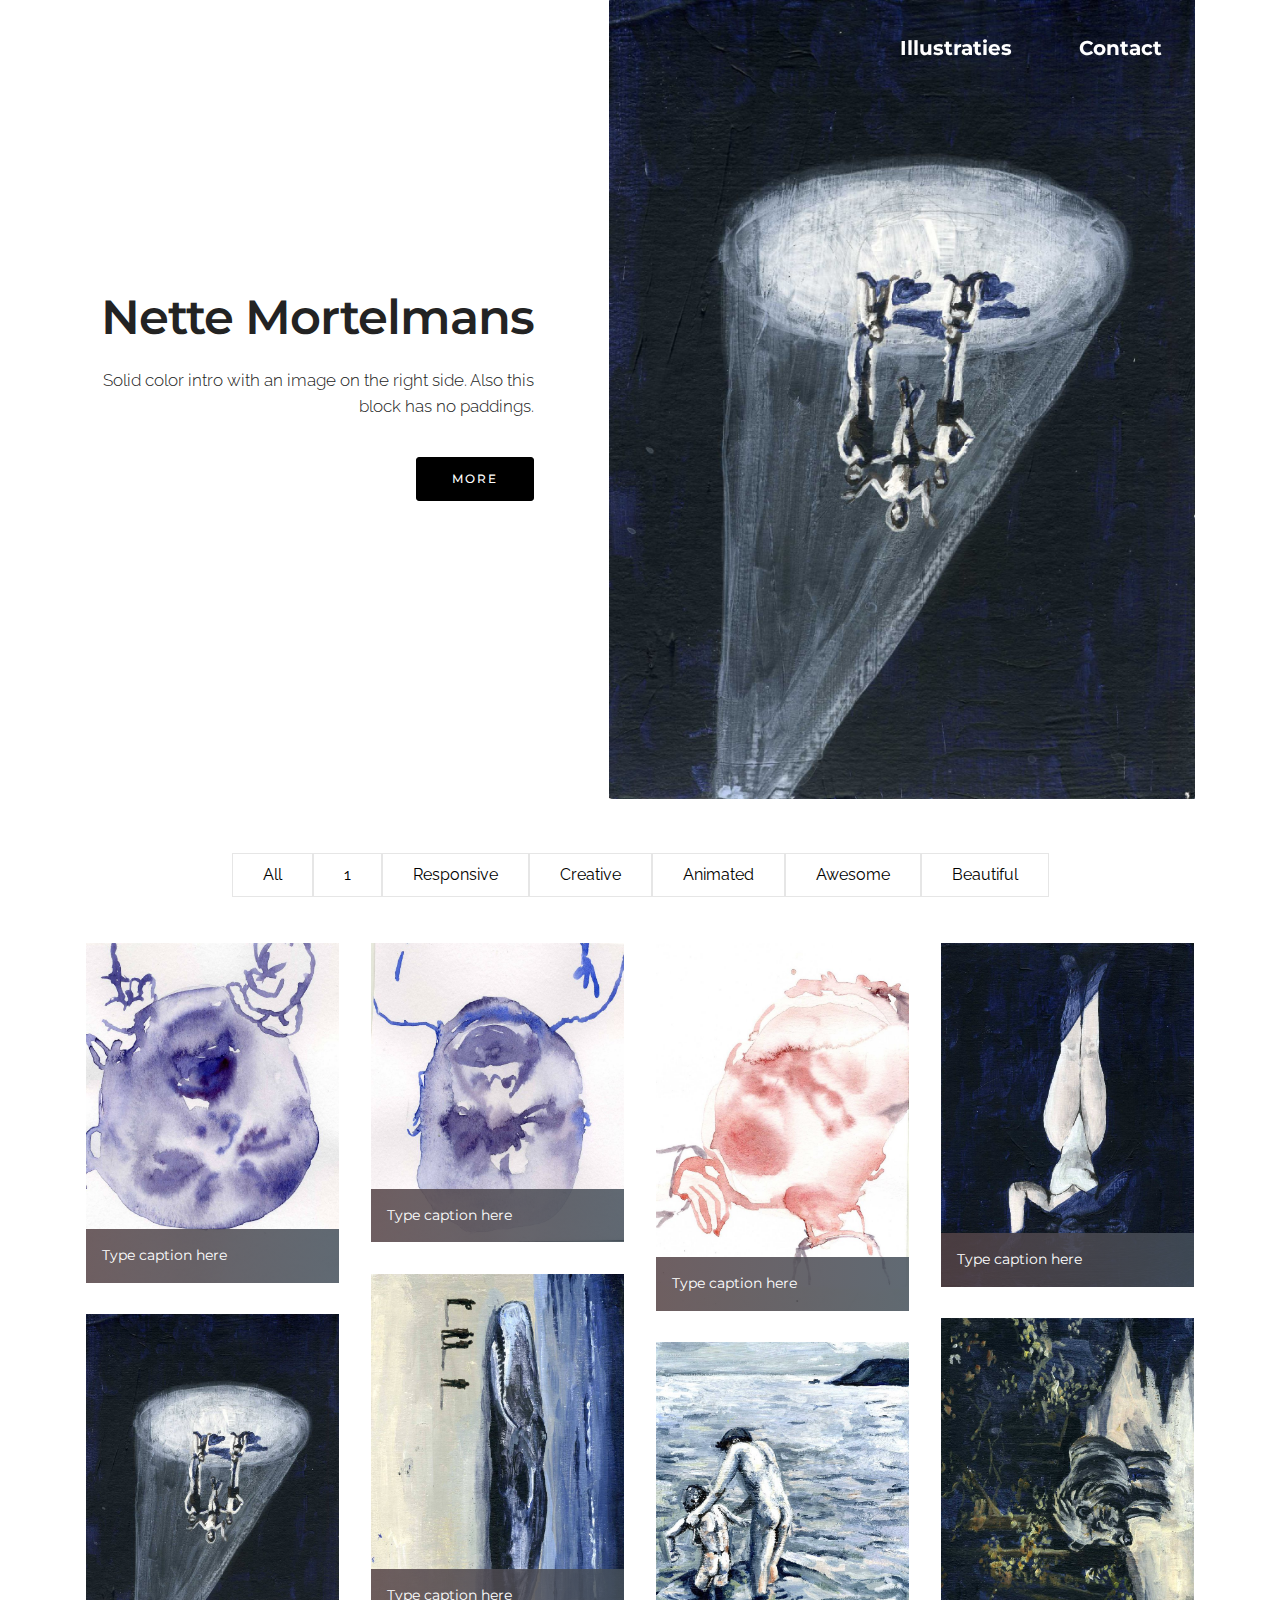
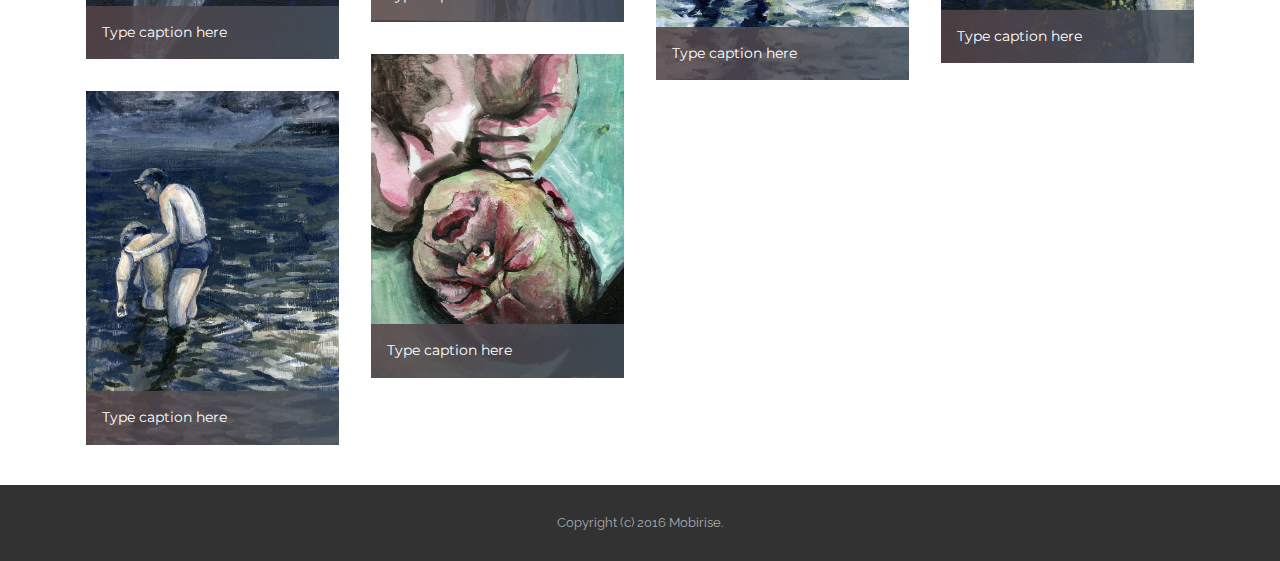
==== index.html @ b4358781 "9/12 11:57" ====
<!DOCTYPE html>
<html>
<head>
  <!-- Site made with Mobirise Website Builder v3.10.1, https://mobirise.com -->
  <meta charset="UTF-8">
  <meta http-equiv="X-UA-Compatible" content="IE=edge">
  <meta name="generator" content="Mobirise v3.10.1, mobirise.com">
  <meta name="viewport" content="width=device-width, initial-scale=1">
  <link rel="shortcut icon" href="assets/images/logo.png" type="image/x-icon">
  <meta name="description" content="">
  
  <link rel="stylesheet" href="https://fonts.googleapis.com/css?family=Lora:400,700,400italic,700italic&amp;subset=latin">
  <link rel="stylesheet" href="https://fonts.googleapis.com/css?family=Montserrat:400,700">
  <link rel="stylesheet" href="https://fonts.googleapis.com/css?family=Raleway:100,100i,200,200i,300,300i,400,400i,500,500i,600,600i,700,700i,800,800i,900,900i">
  <link rel="stylesheet" href="assets/bootstrap-material-design-font/css/material.css">
  <link rel="stylesheet" href="assets/et-line-font-plugin/style.css">
  <link rel="stylesheet" href="assets/tether/tether.min.css">
  <link rel="stylesheet" href="assets/bootstrap/css/bootstrap.min.css">
  <link rel="stylesheet" href="assets/dropdown/css/style.css">
  <link rel="stylesheet" href="assets/theme/css/style.css">
  <link rel="stylesheet" href="assets/mobirise-gallery/style.css">
  <link rel="stylesheet" href="assets/mobirise/css/mbr-additional.css" type="text/css">
  
  
  
</head>
<body>
<section id="menu-7">

    <nav class="navbar navbar-dropdown bg-color transparent navbar-fixed-top">
        <div class="container">

            <div class="mbr-table">
                
                <div class="mbr-table-cell">

                    <button class="navbar-toggler pull-xs-right hidden-md-up" type="button" data-toggle="collapse" data-target="#exCollapsingNavbar">
                        <div class="hamburger-icon"></div>
                    </button>

                    <ul class="nav-dropdown collapse pull-xs-right nav navbar-nav navbar-toggleable-sm" id="exCollapsingNavbar"><li class="nav-item dropdown"><a class="nav-link link" href="https://mobirise.com/">Illustraties</a></li><li class="nav-item"><a class="nav-link link" href="https://mobirise.com/">Contact</a></li></ul>
                    <button hidden="" class="navbar-toggler navbar-close" type="button" data-toggle="collapse" data-target="#exCollapsingNavbar">
                        <div class="close-icon"></div>
                    </button>

                </div>
            </div>

        </div>
    </nav>

</section>

<section class="engine"><a rel="external" href="https://mobirise.com">easy mobile web site maker software</a></section><section class="mbr-section mbr-after-navbar" id="msg-box5-4" style="background-color: rgb(255, 255, 255); padding-top: 0px; padding-bottom: 0px;">

    
    <div class="container">
        <div class="row">
            <div class="mbr-table-md-up">

              

              <div class="mbr-table-cell col-md-5 text-xs-center text-md-right content-size">
                  <h3 class="mbr-section-title display-2">Nette Mortelmans</h3>
                  <div class="lead">

                    <p>Solid color intro with an image on the right side. Also this block has no paddings.</p>

                  </div>

                  <div><a class="btn btn-primary" href="https://mobirise.com">MORE</a></div>
              </div>


              


              <div class="mbr-table-cell mbr-left-padding-md-up mbr-valign-top col-md-7 image-size" style="width: 58%;">
                  <div class="mbr-figure"><img src="assets/images/img040-1400x1909-92.jpg"></div>
              </div>

            </div>
        </div>
    </div>

</section>

<section class="mbr-gallery mbr-section mbr-section-nopadding mbr-slider-carousel" id="gallery3-f" data-filter="true" style="background-color: rgb(255, 255, 255); padding-top: 1.5rem; padding-bottom: 1.5rem;">
    <!-- Filter -->
    <div class="mbr-gallery-filter container gallery-filter-active gallery-filter__bg">
        <ul>
            <li class="mbr-gallery-filter-all active">All</li>
        </ul>
    </div>

    <!-- Gallery -->
    <div class="mbr-gallery-row container">
        <div class=" mbr-gallery-layout-default">
            <div>
                <div>
                    <div class="mbr-gallery-item mbr-gallery-item__mobirise3 mbr-gallery-item--p1" data-tags="1" data-video-url="false">
                        <div href="#lb-gallery3-f" data-slide-to="0" data-toggle="modal">
                            
                            

                            <img alt="" src="assets/images/img034-2000x2685-26-2000x2685-33.jpg">
                            
                            <span class="icon-focus"></span>
                            <span class="mbr-gallery-title">Type caption here</span>
                        </div>
                    </div><div class="mbr-gallery-item mbr-gallery-item__mobirise3 mbr-gallery-item--p1" data-tags="Responsive" data-video-url="false">
                        <div href="#lb-gallery3-f" data-slide-to="1" data-toggle="modal">
                            
                            

                            <img alt="" src="assets/images/img035-2000x2366-3-2000x2366-2.jpg">
                            
                            <span class="icon-focus"></span>
                            <span class="mbr-gallery-title">Type caption here</span>
                        </div>
                    </div><div class="mbr-gallery-item mbr-gallery-item__mobirise3 mbr-gallery-item--p1" data-tags="Creative" data-video-url="false">
                        <div href="#lb-gallery3-f" data-slide-to="2" data-toggle="modal">
                            
                            

                            <img alt="" src="assets/images/img036-2000x2904-21-2000x2904-39.jpg">
                            
                            <span class="icon-focus"></span>
                            <span class="mbr-gallery-title">Type caption here</span>
                        </div>
                    </div><div class="mbr-gallery-item mbr-gallery-item__mobirise3 mbr-gallery-item--p1" data-tags="Animated" data-video-url="false">
                        <div href="#lb-gallery3-f" data-slide-to="3" data-toggle="modal">
                            
                            

                            <img alt="" src="assets/images/img038-2000x2715-86-2000x2715-81.jpg">
                            
                            <span class="icon-focus"></span>
                            <span class="mbr-gallery-title">Type caption here</span>
                        </div>
                    </div><div class="mbr-gallery-item mbr-gallery-item__mobirise3 mbr-gallery-item--p1" data-tags="Awesome" data-video-url="false">
                        <div href="#lb-gallery3-f" data-slide-to="4" data-toggle="modal">
                            
                            

                            <img alt="" src="assets/images/img039-2000x2753-86-2000x2753-41.jpg">
                            
                            <span class="icon-focus"></span>
                            <span class="mbr-gallery-title">Type caption here</span>
                        </div>
                    </div><div class="mbr-gallery-item mbr-gallery-item__mobirise3 mbr-gallery-item--p1" data-tags="Beautiful" data-video-url="false">
                        <div href="#lb-gallery3-f" data-slide-to="5" data-toggle="modal">
                            
                            

                            <img alt="" src="assets/images/img040-2000x2727-70-2000x2727-88.jpg">
                            
                            <span class="icon-focus"></span>
                            <span class="mbr-gallery-title">Type caption here</span>
                        </div>
                    </div><div class="mbr-gallery-item mbr-gallery-item__mobirise3 mbr-gallery-item--p1" data-tags="Responsive" data-video-url="false">
                        <div href="#lb-gallery3-f" data-slide-to="6" data-toggle="modal">
                            
                            

                            <img alt="" src="assets/images/img041-2000x2727-3-2000x2727-1.jpg">
                            
                            <span class="icon-focus"></span>
                            <span class="mbr-gallery-title">Type caption here</span>
                        </div>
                    </div><div class="mbr-gallery-item mbr-gallery-item__mobirise3 mbr-gallery-item--p1" data-tags="Animated" data-video-url="false">
                        <div href="#lb-gallery3-f" data-slide-to="7" data-toggle="modal">
                            
                            

                            <img alt="" src="assets/images/img042-2000x2673-71-2000x2673-12.jpg">
                            
                            <span class="icon-focus"></span>
                            <span class="mbr-gallery-title">Type caption here</span>
                        </div>
                    </div><div class="mbr-gallery-item mbr-gallery-item__mobirise3 mbr-gallery-item--p1" data-tags="Creative" data-video-url="false">
                        <div href="#lb-gallery3-f" data-slide-to="8" data-toggle="modal">
                            
                            

                            <img alt="" src="assets/images/img037-2000x2555-53-2000x2555-8.jpg">
                            
                            <span class="icon-focus"></span>
                            <span class="mbr-gallery-title">Type caption here</span>
                        </div>
                    </div><div class="mbr-gallery-item mbr-gallery-item__mobirise3 mbr-gallery-item--p1" data-tags="1" data-video-url="false">
                        <div href="#lb-gallery3-f" data-slide-to="9" data-toggle="modal">
                            
                            

                            <img alt="" src="assets/images/img043-2000x2793-22-2000x2793-30.jpg">
                            
                            <span class="icon-focus"></span>
                            <span class="mbr-gallery-title">Type caption here</span>
                        </div>
                    </div>
                </div>
            </div>
            <div class="clearfix"></div>
        </div>
    </div>

    <!-- Lightbox -->
    <div data-app-prevent-settings="" class="mbr-slider modal fade carousel slide" tabindex="-1" data-keyboard="true" data-interval="false" id="lb-gallery3-f">
        <div class="modal-dialog">
            <div class="modal-content">
                <div class="modal-body">
                    <ol class="carousel-indicators">
                        <li data-app-prevent-settings="" data-target="#lb-gallery3-f" class=" active" data-slide-to="0"></li><li data-app-prevent-settings="" data-target="#lb-gallery3-f" data-slide-to="1"></li><li data-app-prevent-settings="" data-target="#lb-gallery3-f" data-slide-to="2"></li><li data-app-prevent-settings="" data-target="#lb-gallery3-f" data-slide-to="3"></li><li data-app-prevent-settings="" data-target="#lb-gallery3-f" data-slide-to="4"></li><li data-app-prevent-settings="" data-target="#lb-gallery3-f" data-slide-to="5"></li><li data-app-prevent-settings="" data-target="#lb-gallery3-f" data-slide-to="6"></li><li data-app-prevent-settings="" data-target="#lb-gallery3-f" data-slide-to="7"></li><li data-app-prevent-settings="" data-target="#lb-gallery3-f" data-slide-to="8"></li><li data-app-prevent-settings="" data-target="#lb-gallery3-f" data-slide-to="9"></li>
                    </ol>
                    <div class="carousel-inner">
                        <div class="carousel-item active">
                            <img alt="" src="assets/images/img034-2000x2685-26.jpg">
                        </div><div class="carousel-item">
                            <img alt="" src="assets/images/img035-2000x2366-3.jpg">
                        </div><div class="carousel-item">
                            <img alt="" src="assets/images/img036-2000x2904-21.jpg">
                        </div><div class="carousel-item">
                            <img alt="" src="assets/images/img038-2000x2715-86.jpg">
                        </div><div class="carousel-item">
                            <img alt="" src="assets/images/img039-2000x2753-86.jpg">
                        </div><div class="carousel-item">
                            <img alt="" src="assets/images/img040-2000x2727-70.jpg">
                        </div><div class="carousel-item">
                            <img alt="" src="assets/images/img041-2000x2727-3.jpg">
                        </div><div class="carousel-item">
                            <img alt="" src="assets/images/img042-2000x2673-71.jpg">
                        </div><div class="carousel-item">
                            <img alt="" src="assets/images/img037-2000x2555-53.jpg">
                        </div><div class="carousel-item">
                            <img alt="" src="assets/images/img043-2000x2793-22.jpg">
                        </div>
                    </div>
                    <a class="left carousel-control" role="button" data-slide="prev" href="#lb-gallery3-f">
                        <span class="icon-prev" aria-hidden="true"></span>
                        <span class="sr-only">Previous</span>
                    </a>
                    <a class="right carousel-control" role="button" data-slide="next" href="#lb-gallery3-f">
                        <span class="icon-next" aria-hidden="true"></span>
                        <span class="sr-only">Next</span>
                    </a>

                    <a class="close" href="#" role="button" data-dismiss="modal">
                        <span aria-hidden="true">×</span>
                        <span class="sr-only">Close</span>
                    </a>
                </div>
            </div>
        </div>
    </div>
</section>

<footer class="mbr-small-footer mbr-section mbr-section-nopadding" id="footer1-2" style="background-color: rgb(50, 50, 50); padding-top: 1.75rem; padding-bottom: 1.75rem;">
    
    <div class="container">
        <p class="text-xs-center">Copyright (c) 2016 Mobirise.</p>
    </div>
</footer>


  <script src="assets/web/assets/jquery/jquery.min.js"></script>
  <script src="assets/tether/tether.min.js"></script>
  <script src="assets/bootstrap/js/bootstrap.min.js"></script>
  <script src="assets/smooth-scroll/SmoothScroll.js"></script>
  <script src="assets/dropdown/js/script.min.js"></script>
  <script src="assets/touchSwipe/jquery.touchSwipe.min.js"></script>
  <script src="assets/masonry/masonry.pkgd.min.js"></script>
  <script src="assets/imagesloaded/imagesloaded.pkgd.min.js"></script>
  <script src="assets/bootstrap-carousel-swipe/bootstrap-carousel-swipe.js"></script>
  <script src="assets/theme/js/script.js"></script>
  <script src="assets/mobirise-gallery/player.min.js"></script>
  <script src="assets/mobirise-gallery/script.js"></script>
  
  
 <div id="scrollToTop" class="scrollToTop mbr-arrow-up"><a style="text-align: center;"><i class="mbr-arrow-up-icon"></i></a></div>
  </body>
</html>
---- assets/bootstrap-material-design-font/css/material.css ----
@font-face {
  font-family: 'Material-Design-Icons';
  src: url('../fonts/Material-Design-Icons.eot?3ocs8m');
  src: url('../fonts/Material-Design-Icons.eot?#iefix3ocs8m') format('embedded-opentype'), url('../fonts/Material-Design-Icons.woff?3ocs8m') format('woff'), url('../fonts/Material-Design-Icons.ttf?3ocs8m') format('truetype'), url('../fonts/Material-Design-Icons.svg?3ocs8m#Material-Design-Icons') format('svg');
  font-weight: normal;
  font-style: normal;
}
[class^="mdi-"],
[class*="mdi-"] {
  speak: none;
  display: inline-block;
  font-style: normal;
  font-variant:normal;
  font-weight:normal;
  /*font-size:24px;*/
  line-height:1;
  font-family:'Material-Design-Icons' !important;
  text-rendering: auto;
  
  -webkit-font-smoothing: antialiased;
  -moz-osx-font-smoothing: grayscale;
  -webkit-transform: translate(0, 0);
      -ms-transform: translate(0, 0);
          transform: translate(0, 0);
}
[class^="mdi-"]:before,
[class*="mdi-"]:before {
  display: inline-block;
  speak: none;
  text-decoration: inherit;
}
[class^="mdi-"].pull-left,
[class*="mdi-"].pull-left {
  margin-right: .3em;
}
[class^="mdi-"].pull-right,
[class*="mdi-"].pull-right {
  margin-left: .3em;
}
[class^="mdi-"].mdi-lg:before,
[class*="mdi-"].mdi-lg:before,
[class^="mdi-"].mdi-lg:after,
[class*="mdi-"].mdi-lg:after {
  font-size: 1.33333333em;
  line-height: 0.75em;
  vertical-align: -15%;
}
[class^="mdi-"].mdi-2x:before,
[class*="mdi-"].mdi-2x:before,
[class^="mdi-"].mdi-2x:after,
[class*="mdi-"].mdi-2x:after {
  font-size: 2em;
}
[class^="mdi-"].mdi-3x:before,
[class*="mdi-"].mdi-3x:before,
[class^="mdi-"].mdi-3x:after,
[class*="mdi-"].mdi-3x:after {
  font-size: 3em;
}
[class^="mdi-"].mdi-4x:before,
[class*="mdi-"].mdi-4x:before,
[class^="mdi-"].mdi-4x:after,
[class*="mdi-"].mdi-4x:after {
  font-size: 4em;
}
[class^="mdi-"].mdi-5x:before,
[class*="mdi-"].mdi-5x:before,
[class^="mdi-"].mdi-5x:after,
[class*="mdi-"].mdi-5x:after {
  font-size: 5em;
}
[class^="mdi-device-signal-cellular-"]:after,
[class^="mdi-device-battery-"]:after,
[class^="mdi-device-battery-charging-"]:after,
[class^="mdi-device-signal-cellular-connected-no-internet-"]:after,
[class^="mdi-device-signal-wifi-"]:after,
[class^="mdi-device-signal-wifi-statusbar-not-connected"]:after,
.mdi-device-network-wifi:after {
  opacity: .3;
  position: absolute;
  left: 0;
  top: 0;
  z-index: 1;
  display: inline-block;
  speak: none;
  text-decoration: inherit;
}
[class^="mdi-device-signal-cellular-"]:after {
  content: "\e758";
}
[class^="mdi-device-battery-"]:after {
  content: "\e735";
}
[class^="mdi-device-battery-charging-"]:after {
  content: "\e733";
}
[class^="mdi-device-signal-cellular-connected-no-internet-"]:after {
  content: "\e75d";
}
[class^="mdi-device-signal-wifi-"]:after,
.mdi-device-network-wifi:after {
  content: "\e765";
}
[class^="mdi-device-signal-wifi-statusbasr-not-connected"]:after {
  content: "\e8f7";
}
.mdi-device-signal-cellular-off:after,
.mdi-device-signal-cellular-null:after,
.mdi-device-signal-cellular-no-sim:after,
.mdi-device-signal-wifi-off:after,
.mdi-device-signal-wifi-4-bar:after,
.mdi-device-signal-cellular-4-bar:after,
.mdi-device-battery-alert:after,
.mdi-device-signal-cellular-connected-no-internet-4-bar:after,
.mdi-device-battery-std:after,
.mdi-device-battery-full .mdi-device-battery-unknown:after {
  content: "";
}
.mdi-fw {
  width: 1.28571429em;
  text-align: center;
}
.mdi-ul {
  padding-left: 0;
  margin-left: 2.14285714em;
  list-style-type: none;
}
.mdi-ul > li {
  position: relative;
}
.mdi-li {
  position: absolute;
  left: -2.14285714em;
  width: 2.14285714em;
  top: 0.14285714em;
  text-align: center;
}
.mdi-li.mdi-lg {
  left: -1.85714286em;
}
.mdi-border {
  padding: .2em .25em .15em;
  border: solid 0.08em #eeeeee;
  border-radius: .1em;
}
.mdi-spin {
  -webkit-animation: mdi-spin 2s infinite linear;
  animation: mdi-spin 2s infinite linear;
  -webkit-transform-origin: 50% 50%;
  -ms-transform-origin: 50% 50%;
      transform-origin: 50% 50%;
}
.mdi-pulse {
  -webkit-animation: mdi-spin 1s steps(8) infinite;
  animation: mdi-spin 1s steps(8) infinite;
  -webkit-transform-origin: 50% 50%;
  -ms-transform-origin: 50% 50%;
      transform-origin: 50% 50%;
}
@-webkit-keyframes mdi-spin {
  0% {
    -webkit-transform: rotate(0deg);
    transform: rotate(0deg);
  }
  100% {
    -webkit-transform: rotate(359deg);
    transform: rotate(359deg);
  }
}
@keyframes mdi-spin {
  0% {
    -webkit-transform: rotate(0deg);
    transform: rotate(0deg);
  }
  100% {
    -webkit-transform: rotate(359deg);
    transform: rotate(359deg);
  }
}
.mdi-rotate-90 {
  filter: progid:DXImageTransform.Microsoft.BasicImage(rotation=1);
  -webkit-transform: rotate(90deg);
  -ms-transform: rotate(90deg);
  transform: rotate(90deg);
}
.mdi-rotate-180 {
  filter: progid:DXImageTransform.Microsoft.BasicImage(rotation=2);
  -webkit-transform: rotate(180deg);
  -ms-transform: rotate(180deg);
  transform: rotate(180deg);
}
.mdi-rotate-270 {
  filter: progid:DXImageTransform.Microsoft.BasicImage(rotation=3);
  -webkit-transform: rotate(270deg);
  -ms-transform: rotate(270deg);
  transform: rotate(270deg);
}
.mdi-flip-horizontal {
  filter: progid:DXImageTransform.Microsoft.BasicImage(rotation=0, mirror=1);
  -webkit-transform: scale(-1, 1);
  -ms-transform: scale(-1, 1);
  transform: scale(-1, 1);
}
.mdi-flip-vertical {
  filter: progid:DXImageTransform.Microsoft.BasicImage(rotation=2, mirror=1);
  -webkit-transform: scale(1, -1);
  -ms-transform: scale(1, -1);
  transform: scale(1, -1);
}
:root .mdi-rotate-90,
:root .mdi-rotate-180,
:root .mdi-rotate-270,
:root .mdi-flip-horizontal,
:root .mdi-flip-vertical {
  -webkit-filter: none;
          filter: none;
}
.mdi-stack {
  position: relative;
  display: inline-block;
  width: 2em;
  height: 2em;
  line-height: 2em;
  vertical-align: middle;
}
.mdi-stack-1x,
.mdi-stack-2x {
  position: absolute;
  left: 0;
  width: 100%;
  text-align: center;
}
.mdi-stack-1x {
  line-height: inherit;
}
.mdi-stack-2x {
  font-size: 2em;
}
.mdi-inverse {
  color: #ffffff;
}
/* Start Icons */
.mdi-action-3d-rotation:before {
  content: "\e600";
}
.mdi-action-accessibility:before {
  content: "\e601";
}
.mdi-action-account-balance-wallet:before {
  content: "\e602";
}
.mdi-action-account-balance:before {
  content: "\e603";
}
.mdi-action-account-box:before {
  content: "\e604";
}
.mdi-action-account-child:before {
  content: "\e605";
}
.mdi-action-account-circle:before {
  content: "\e606";
}
.mdi-action-add-shopping-cart:before {
  content: "\e607";
}
.mdi-action-alarm-add:before {
  content: "\e608";
}
.mdi-action-alarm-off:before {
  content: "\e609";
}
.mdi-action-alarm-on:before {
  content: "\e60a";
}
.mdi-action-alarm:before {
  content: "\e60b";
}
.mdi-action-android:before {
  content: "\e60c";
}
.mdi-action-announcement:before {
  content: "\e60d";
}
.mdi-action-aspect-ratio:before {
  content: "\e60e";
}
.mdi-action-assessment:before {
  content: "\e60f";
}
.mdi-action-assignment-ind:before {
  content: "\e610";
}
.mdi-action-assignment-late:before {
  content: "\e611";
}
.mdi-action-assignment-return:before {
  content: "\e612";
}
.mdi-action-assignment-returned:before {
  content: "\e613";
}
.mdi-action-assignment-turned-in:before {
  content: "\e614";
}
.mdi-action-assignment:before {
  content: "\e615";
}
.mdi-action-autorenew:before {
  content: "\e616";
}
.mdi-action-backup:before {
  content: "\e617";
}
.mdi-action-book:before {
  content: "\e618";
}
.mdi-action-bookmark-outline:before {
  content: "\e619";
}
.mdi-action-bookmark:before {
  content: "\e61a";
}
.mdi-action-bug-report:before {
  content: "\e61b";
}
.mdi-action-cached:before {
  content: "\e61c";
}
.mdi-action-check-circle:before {
  content: "\e61d";
}
.mdi-action-class:before {
  content: "\e61e";
}
.mdi-action-credit-card:before {
  content: "\e61f";
}
.mdi-action-dashboard:before {
  content: "\e620";
}
.mdi-action-delete:before {
  content: "\e621";
}
.mdi-action-description:before {
  content: "\e622";
}
.mdi-action-dns:before {
  content: "\e623";
}
.mdi-action-done-all:before {
  content: "\e624";
}
.mdi-action-done:before {
  content: "\e625";
}
.mdi-action-event:before {
  content: "\e626";
}
.mdi-action-exit-to-app:before {
  content: "\e627";
}
.mdi-action-explore:before {
  content: "\e628";
}
.mdi-action-extension:before {
  content: "\e629";
}
.mdi-action-face-unlock:before {
  content: "\e62a";
}
.mdi-action-favorite-outline:before {
  content: "\e62b";
}
.mdi-action-favorite:before {
  content: "\e62c";
}
.mdi-action-find-in-page:before {
  content: "\e62d";
}
.mdi-action-find-replace:before {
  content: "\e62e";
}
.mdi-action-flip-to-back:before {
  content: "\e62f";
}
.mdi-action-flip-to-front:before {
  content: "\e630";
}
.mdi-action-get-app:before {
  content: "\e631";
}
.mdi-action-grade:before {
  content: "\e632";
}
.mdi-action-group-work:before {
  content: "\e633";
}
.mdi-action-help:before {
  content: "\e634";
}
.mdi-action-highlight-remove:before {
  content: "\e635";
}
.mdi-action-history:before {
  content: "\e636";
}
.mdi-action-home:before {
  content: "\e637";
}
.mdi-action-https:before {
  content: "\e638";
}
.mdi-action-info-outline:before {
  content: "\e639";
}
.mdi-action-info:before {
  content: "\e63a";
}
.mdi-action-input:before {
  content: "\e63b";
}
.mdi-action-invert-colors:before {
  content: "\e63c";
}
.mdi-action-label-outline:before {
  content: "\e63d";
}
.mdi-action-label:before {
  content: "\e63e";
}
.mdi-action-language:before {
  content: "\e63f";
}
.mdi-action-launch:before {
  content: "\e640";
}
.mdi-action-list:before {
  content: "\e641";
}
.mdi-action-lock-open:before {
  content: "\e642";
}
.mdi-action-lock-outline:before {
  content: "\e643";
}
.mdi-action-lock:before {
  content: "\e644";
}
.mdi-action-loyalty:before {
  content: "\e645";
}
.mdi-action-markunread-mailbox:before {
  content: "\e646";
}
.mdi-action-note-add:before {
  content: "\e647";
}
.mdi-action-open-in-browser:before {
  content: "\e648";
}
.mdi-action-open-in-new:before {
  content: "\e649";
}
.mdi-action-open-with:before {
  content: "\e64a";
}
.mdi-action-pageview:before {
  content: "\e64b";
}
.mdi-action-payment:before {
  content: "\e64c";
}
.mdi-action-perm-camera-mic:before {
  content: "\e64d";
}
.mdi-action-perm-contact-cal:before {
  content: "\e64e";
}
.mdi-action-perm-data-setting:before {
  content: "\e64f";
}
.mdi-action-perm-device-info:before {
  content: "\e650";
}
.mdi-action-perm-identity:before {
  content: "\e651";
}
.mdi-action-perm-media:before {
  content: "\e652";
}
.mdi-action-perm-phone-msg:before {
  content: "\e653";
}
.mdi-action-perm-scan-wifi:before {
  content: "\e654";
}
.mdi-action-picture-in-picture:before {
  content: "\e655";
}
.mdi-action-polymer:before {
  content: "\e656";
}
.mdi-action-print:before {
  content: "\e657";
}
.mdi-action-query-builder:before {
  content: "\e658";
}
.mdi-action-question-answer:before {
  content: "\e659";
}
.mdi-action-receipt:before {
  content: "\e65a";
}
.mdi-action-redeem:before {
  content: "\e65b";
}
.mdi-action-reorder:before {
  content: "\e65c";
}
.mdi-action-report-problem:before {
  content: "\e65d";
}
.mdi-action-restore:before {
  content: "\e65e";
}
.mdi-action-room:before {
  content: "\e65f";
}
.mdi-action-schedule:before {
  content: "\e660";
}
.mdi-action-search:before {
  content: "\e661";
}
.mdi-action-settings-applications:before {
  content: "\e662";
}
.mdi-action-settings-backup-restore:before {
  content: "\e663";
}
.mdi-action-settings-bluetooth:before {
  content: "\e664";
}
.mdi-action-settings-cell:before {
  content: "\e665";
}
.mdi-action-settings-display:before {
  content: "\e666";
}
.mdi-action-settings-ethernet:before {
  content: "\e667";
}
.mdi-action-settings-input-antenna:before {
  content: "\e668";
}
.mdi-action-settings-input-component:before {
  content: "\e669";
}
.mdi-action-settings-input-composite:before {
  content: "\e66a";
}
.mdi-action-settings-input-hdmi:before {
  content: "\e66b";
}
.mdi-action-settings-input-svideo:before {
  content: "\e66c";
}
.mdi-action-settings-overscan:before {
  content: "\e66d";
}
.mdi-action-settings-phone:before {
  content: "\e66e";
}
.mdi-action-settings-power:before {
  content: "\e66f";
}
.mdi-action-settings-remote:before {
  content: "\e670";
}
.mdi-action-settings-voice:before {
  content: "\e671";
}
.mdi-action-settings:before {
  content: "\e672";
}
.mdi-action-shop-two:before {
  content: "\e673";
}
.mdi-action-shop:before {
  content: "\e674";
}
.mdi-action-shopping-basket:before {
  content: "\e675";
}
.mdi-action-shopping-cart:before {
  content: "\e676";
}
.mdi-action-speaker-notes:before {
  content: "\e677";
}
.mdi-action-spellcheck:before {
  content: "\e678";
}
.mdi-action-star-rate:before {
  content: "\e679";
}
.mdi-action-stars:before {
  content: "\e67a";
}
.mdi-action-store:before {
  content: "\e67b";
}
.mdi-action-subject:before {
  content: "\e67c";
}
.mdi-action-supervisor-account:before {
  content: "\e67d";
}
.mdi-action-swap-horiz:before {
  content: "\e67e";
}
.mdi-action-swap-vert-circle:before {
  content: "\e67f";
}
.mdi-action-swap-vert:before {
  content: "\e680";
}
.mdi-action-system-update-tv:before {
  content: "\e681";
}
.mdi-action-tab-unselected:before {
  content: "\e682";
}
.mdi-action-tab:before {
  content: "\e683";
}
.mdi-action-theaters:before {
  content: "\e684";
}
.mdi-action-thumb-down:before {
  content: "\e685";
}
.mdi-action-thumb-up:before {
  content: "\e686";
}
.mdi-action-thumbs-up-down:before {
  content: "\e687";
}
.mdi-action-toc:before {
  content: "\e688";
}
.mdi-action-today:before {
  content: "\e689";
}
.mdi-action-track-changes:before {
  content: "\e68a";
}
.mdi-action-translate:before {
  content: "\e68b";
}
.mdi-action-trending-down:before {
  content: "\e68c";
}
.mdi-action-trending-neutral:before {
  content: "\e68d";
}
.mdi-action-trending-up:before {
  content: "\e68e";
}
.mdi-action-turned-in-not:before {
  content: "\e68f";
}
.mdi-action-turned-in:before {
  content: "\e690";
}
.mdi-action-verified-user:before {
  content: "\e691";
}
.mdi-action-view-agenda:before {
  content: "\e692";
}
.mdi-action-view-array:before {
  content: "\e693";
}
.mdi-action-view-carousel:before {
  content: "\e694";
}
.mdi-action-view-column:before {
  content: "\e695";
}
.mdi-action-view-day:before {
  content: "\e696";
}
.mdi-action-view-headline:before {
  content: "\e697";
}
.mdi-action-view-list:before {
  content: "\e698";
}
.mdi-action-view-module:before {
  content: "\e699";
}
.mdi-action-view-quilt:before {
  content: "\e69a";
}
.mdi-action-view-stream:before {
  content: "\e69b";
}
.mdi-action-view-week:before {
  content: "\e69c";
}
.mdi-action-visibility-off:before {
  content: "\e69d";
}
.mdi-action-visibility:before {
  content: "\e69e";
}
.mdi-action-wallet-giftcard:before {
  content: "\e69f";
}
.mdi-action-wallet-membership:before {
  content: "\e6a0";
}
.mdi-action-wallet-travel:before {
  content: "\e6a1";
}
.mdi-action-work:before {
  content: "\e6a2";
}
.mdi-alert-error:before {
  content: "\e6a3";
}
.mdi-alert-warning:before {
  content: "\e6a4";
}
.mdi-av-album:before {
  content: "\e6a5";
}
.mdi-av-closed-caption:before {
  content: "\e6a6";
}
.mdi-av-equalizer:before {
  content: "\e6a7";
}
.mdi-av-explicit:before {
  content: "\e6a8";
}
.mdi-av-fast-forward:before {
  content: "\e6a9";
}
.mdi-av-fast-rewind:before {
  content: "\e6aa";
}
.mdi-av-games:before {
  content: "\e6ab";
}
.mdi-av-hearing:before {
  content: "\e6ac";
}
.mdi-av-high-quality:before {
  content: "\e6ad";
}
.mdi-av-loop:before {
  content: "\e6ae";
}
.mdi-av-mic-none:before {
  content: "\e6af";
}
.mdi-av-mic-off:before {
  content: "\e6b0";
}
.mdi-av-mic:before {
  content: "\e6b1";
}
.mdi-av-movie:before {
  content: "\e6b2";
}
.mdi-av-my-library-add:before {
  content: "\e6b3";
}
.mdi-av-my-library-books:before {
  content: "\e6b4";
}
.mdi-av-my-library-music:before {
  content: "\e6b5";
}
.mdi-av-new-releases:before {
  content: "\e6b6";
}
.mdi-av-not-interested:before {
  content: "\e6b7";
}
.mdi-av-pause-circle-fill:before {
  content: "\e6b8";
}
.mdi-av-pause-circle-outline:before {
  content: "\e6b9";
}
.mdi-av-pause:before {
  content: "\e6ba";
}
.mdi-av-play-arrow:before {
  content: "\e6bb";
}
.mdi-av-play-circle-fill:before {
  content: "\e6bc";
}
.mdi-av-play-circle-outline:before {
  content: "\e6bd";
}
.mdi-av-play-shopping-bag:before {
  content: "\e6be";
}
.mdi-av-playlist-add:before {
  content: "\e6bf";
}
.mdi-av-queue-music:before {
  content: "\e6c0";
}
.mdi-av-queue:before {
  content: "\e6c1";
}
.mdi-av-radio:before {
  content: "\e6c2";
}
.mdi-av-recent-actors:before {
  content: "\e6c3";
}
.mdi-av-repeat-one:before {
  content: "\e6c4";
}
.mdi-av-repeat:before {
  content: "\e6c5";
}
.mdi-av-replay:before {
  content: "\e6c6";
}
.mdi-av-shuffle:before {
  content: "\e6c7";
}
.mdi-av-skip-next:before {
  content: "\e6c8";
}
.mdi-av-skip-previous:before {
  content: "\e6c9";
}
.mdi-av-snooze:before {
  content: "\e6ca";
}
.mdi-av-stop:before {
  content: "\e6cb";
}
.mdi-av-subtitles:before {
  content: "\e6cc";
}
.mdi-av-surround-sound:before {
  content: "\e6cd";
}
.mdi-av-timer:before {
  content: "\e6ce";
}
.mdi-av-video-collection:before {
  content: "\e6cf";
}
.mdi-av-videocam-off:before {
  content: "\e6d0";
}
.mdi-av-videocam:before {
  content: "\e6d1";
}
.mdi-av-volume-down:before {
  content: "\e6d2";
}
.mdi-av-volume-mute:before {
  content: "\e6d3";
}
.mdi-av-volume-off:before {
  content: "\e6d4";
}
.mdi-av-volume-up:before {
  content: "\e6d5";
}
.mdi-av-web:before {
  content: "\e6d6";
}
.mdi-communication-business:before {
  content: "\e6d7";
}
.mdi-communication-call-end:before {
  content: "\e6d8";
}
.mdi-communication-call-made:before {
  content: "\e6d9";
}
.mdi-communication-call-merge:before {
  content: "\e6da";
}
.mdi-communication-call-missed:before {
  content: "\e6db";
}
.mdi-communication-call-received:before {
  content: "\e6dc";
}
.mdi-communication-call-split:before {
  content: "\e6dd";
}
.mdi-communication-call:before {
  content: "\e6de";
}
.mdi-communication-chat:before {
  content: "\e6df";
}
.mdi-communication-clear-all:before {
  content: "\e6e0";
}
.mdi-communication-comment:before {
  content: "\e6e1";
}
.mdi-communication-contacts:before {
  content: "\e6e2";
}
.mdi-communication-dialer-sip:before {
  content: "\e6e3";
}
.mdi-communication-dialpad:before {
  content: "\e6e4";
}
.mdi-communication-dnd-on:before {
  content: "\e6e5";
}
.mdi-communication-email:before {
  content: "\e6e6";
}
.mdi-communication-forum:before {
  content: "\e6e7";
}
.mdi-communication-import-export:before {
  content: "\e6e8";
}
.mdi-communication-invert-colors-off:before {
  content: "\e6e9";
}
.mdi-communication-invert-colors-on:before {
  content: "\e6ea";
}
.mdi-communication-live-help:before {
  content: "\e6eb";
}
.mdi-communication-location-off:before {
  content: "\e6ec";
}
.mdi-communication-location-on:before {
  content: "\e6ed";
}
.mdi-communication-message:before {
  content: "\e6ee";
}
.mdi-communication-messenger:before {
  content: "\e6ef";
}
.mdi-communication-no-sim:before {
  content: "\e6f0";
}
.mdi-communication-phone:before {
  content: "\e6f1";
}
.mdi-communication-portable-wifi-off:before {
  content: "\e6f2";
}
.mdi-communication-quick-contacts-dialer:before {
  content: "\e6f3";
}
.mdi-communication-quick-contacts-mail:before {
  content: "\e6f4";
}
.mdi-communication-ring-volume:before {
  content: "\e6f5";
}
.mdi-communication-stay-current-landscape:before {
  content: "\e6f6";
}
.mdi-communication-stay-current-portrait:before {
  content: "\e6f7";
}
.mdi-communication-stay-primary-landscape:before {
  content: "\e6f8";
}
.mdi-communication-stay-primary-portrait:before {
  content: "\e6f9";
}
.mdi-communication-swap-calls:before {
  content: "\e6fa";
}
.mdi-communication-textsms:before {
  content: "\e6fb";
}
.mdi-communication-voicemail:before {
  content: "\e6fc";
}
.mdi-communication-vpn-key:before {
  content: "\e6fd";
}
.mdi-content-add-box:before {
  content: "\e6fe";
}
.mdi-content-add-circle-outline:before {
  content: "\e6ff";
}
.mdi-content-add-circle:before {
  content: "\e700";
}
.mdi-content-add:before {
  content: "\e701";
}
.mdi-content-archive:before {
  content: "\e702";
}
.mdi-content-backspace:before {
  content: "\e703";
}
.mdi-content-block:before {
  content: "\e704";
}
.mdi-content-clear:before {
  content: "\e705";
}
.mdi-content-content-copy:before {
  content: "\e706";
}
.mdi-content-content-cut:before {
  content: "\e707";
}
.mdi-content-content-paste:before {
  content: "\e708";
}
.mdi-content-create:before {
  content: "\e709";
}
.mdi-content-drafts:before {
  content: "\e70a";
}
.mdi-content-filter-list:before {
  content: "\e70b";
}
.mdi-content-flag:before {
  content: "\e70c";
}
.mdi-content-forward:before {
  content: "\e70d";
}
.mdi-content-gesture:before {
  content: "\e70e";
}
.mdi-content-inbox:before {
  content: "\e70f";
}
.mdi-content-link:before {
  content: "\e710";
}
.mdi-content-mail:before {
  content: "\e711";
}
.mdi-content-markunread:before {
  content: "\e712";
}
.mdi-content-redo:before {
  content: "\e713";
}
.mdi-content-remove-circle-outline:before {
  content: "\e714";
}
.mdi-content-remove-circle:before {
  content: "\e715";
}
.mdi-content-remove:before {
  content: "\e716";
}
.mdi-content-reply-all:before {
  content: "\e717";
}
.mdi-content-reply:before {
  content: "\e718";
}
.mdi-content-report:before {
  content: "\e719";
}
.mdi-content-save:before {
  content: "\e71a";
}
.mdi-content-select-all:before {
  content: "\e71b";
}
.mdi-content-send:before {
  content: "\e71c";
}
.mdi-content-sort:before {
  content: "\e71d";
}
.mdi-content-text-format:before {
  content: "\e71e";
}
.mdi-content-undo:before {
  content: "\e71f";
}
.mdi-editor-attach-file:before {
  content: "\e776";
}
.mdi-editor-attach-money:before {
  content: "\e777";
}
.mdi-editor-border-all:before {
  content: "\e778";
}
.mdi-editor-border-bottom:before {
  content: "\e779";
}
.mdi-editor-border-clear:before {
  content: "\e77a";
}
.mdi-editor-border-color:before {
  content: "\e77b";
}
.mdi-editor-border-horizontal:before {
  content: "\e77c";
}
.mdi-editor-border-inner:before {
  content: "\e77d";
}
.mdi-editor-border-left:before {
  content: "\e77e";
}
.mdi-editor-border-outer:before {
  content: "\e77f";
}
.mdi-editor-border-right:before {
  content: "\e780";
}
.mdi-editor-border-style:before {
  content: "\e781";
}
.mdi-editor-border-top:before {
  content: "\e782";
}
.mdi-editor-border-vertical:before {
  content: "\e783";
}
.mdi-editor-format-align-center:before {
  content: "\e784";
}
.mdi-editor-format-align-justify:before {
  content: "\e785";
}
.mdi-editor-format-align-left:before {
  content: "\e786";
}
.mdi-editor-format-align-right:before {
  content: "\e787";
}
.mdi-editor-format-bold:before {
  content: "\e788";
}
.mdi-editor-format-clear:before {
  content: "\e789";
}
.mdi-editor-format-color-fill:before {
  content: "\e78a";
}
.mdi-editor-format-color-reset:before {
  content: "\e78b";
}
.mdi-editor-format-color-text:before {
  content: "\e78c";
}
.mdi-editor-format-indent-decrease:before {
  content: "\e78d";
}
.mdi-editor-format-indent-increase:before {
  content: "\e78e";
}
.mdi-editor-format-italic:before {
  content: "\e78f";
}
.mdi-editor-format-line-spacing:before {
  content: "\e790";
}
.mdi-editor-format-list-bulleted:before {
  content: "\e791";
}
.mdi-editor-format-list-numbered:before {
  content: "\e792";
}
.mdi-editor-format-paint:before {
  content: "\e793";
}
.mdi-editor-format-quote:before {
  content: "\e794";
}
.mdi-editor-format-size:before {
  content: "\e795";
}
.mdi-editor-format-strikethrough:before {
  content: "\e796";
}
.mdi-editor-format-textdirection-l-to-r:before {
  content: "\e797";
}
.mdi-editor-format-textdirection-r-to-l:before {
  content: "\e798";
}
.mdi-editor-format-underline:before {
  content: "\e799";
}
.mdi-editor-functions:before {
  content: "\e79a";
}
.mdi-editor-insert-chart:before {
  content: "\e79b";
}
.mdi-editor-insert-comment:before {
  content: "\e79c";
}
.mdi-editor-insert-drive-file:before {
  content: "\e79d";
}
.mdi-editor-insert-emoticon:before {
  content: "\e79e";
}
.mdi-editor-insert-invitation:before {
  content: "\e79f";
}
.mdi-editor-insert-link:before {
  content: "\e7a0";
}
.mdi-editor-insert-photo:before {
  content: "\e7a1";
}
.mdi-editor-merge-type:before {
  content: "\e7a2";
}
.mdi-editor-mode-comment:before {
  content: "\e7a3";
}
.mdi-editor-mode-edit:before {
  content: "\e7a4";
}
.mdi-editor-publish:before {
  content: "\e7a5";
}
.mdi-editor-vertical-align-bottom:before {
  content: "\e7a6";
}
.mdi-editor-vertical-align-center:before {
  content: "\e7a7";
}
.mdi-editor-vertical-align-top:before {
  content: "\e7a8";
}
.mdi-editor-wrap-text:before {
  content: "\e7a9";
}
.mdi-file-attachment:before {
  content: "\e7aa";
}
.mdi-file-cloud-circle:before {
  content: "\e7ab";
}
.mdi-file-cloud-done:before {
  content: "\e7ac";
}
.mdi-file-cloud-download:before {
  content: "\e7ad";
}
.mdi-file-cloud-off:before {
  content: "\e7ae";
}
.mdi-file-cloud-queue:before {
  content: "\e7af";
}
.mdi-file-cloud-upload:before {
  content: "\e7b0";
}
.mdi-file-cloud:before {
  content: "\e7b1";
}
.mdi-file-file-download:before {
  content: "\e7b2";
}
.mdi-file-file-upload:before {
  content: "\e7b3";
}
.mdi-file-folder-open:before {
  content: "\e7b4";
}
.mdi-file-folder-shared:before {
  content: "\e7b5";
}
.mdi-file-folder:before {
  content: "\e7b6";
}
.mdi-device-access-alarm:before {
  content: "\e720";
}
.mdi-device-access-alarms:before {
  content: "\e721";
}
.mdi-device-access-time:before {
  content: "\e722";
}
.mdi-device-add-alarm:before {
  content: "\e723";
}
.mdi-device-airplanemode-off:before {
  content: "\e724";
}
.mdi-device-airplanemode-on:before {
  content: "\e725";
}
.mdi-device-battery-20:before {
  content: "\e726";
}
.mdi-device-battery-30:before {
  content: "\e727";
}
.mdi-device-battery-50:before {
  content: "\e728";
}
.mdi-device-battery-60:before {
  content: "\e729";
}
.mdi-device-battery-80:before {
  content: "\e72a";
}
.mdi-device-battery-90:before {
  content: "\e72b";
}
.mdi-device-battery-alert:before {
  content: "\e72c";
}
.mdi-device-battery-charging-20:before {
  content: "\e72d";
}
.mdi-device-battery-charging-30:before {
  content: "\e72e";
}
.mdi-device-battery-charging-50:before {
  content: "\e72f";
}
.mdi-device-battery-charging-60:before {
  content: "\e730";
}
.mdi-device-battery-charging-80:before {
  content: "\e731";
}
.mdi-device-battery-charging-90:before {
  content: "\e732";
}
.mdi-device-battery-charging-full:before {
  content: "\e733";
}
.mdi-device-battery-full:before {
  content: "\e734";
}
.mdi-device-battery-std:before {
  content: "\e735";
}
.mdi-device-battery-unknown:before {
  content: "\e736";
}
.mdi-device-bluetooth-connected:before {
  content: "\e737";
}
.mdi-device-bluetooth-disabled:before {
  content: "\e738";
}
.mdi-device-bluetooth-searching:before {
  content: "\e739";
}
.mdi-device-bluetooth:before {
  content: "\e73a";
}
.mdi-device-brightness-auto:before {
  content: "\e73b";
}
.mdi-device-brightness-high:before {
  content: "\e73c";
}
.mdi-device-brightness-low:before {
  content: "\e73d";
}
.mdi-device-brightness-medium:before {
  content: "\e73e";
}
.mdi-device-data-usage:before {
  content: "\e73f";
}
.mdi-device-developer-mode:before {
  content: "\e740";
}
.mdi-device-devices:before {
  content: "\e741";
}
.mdi-device-dvr:before {
  content: "\e742";
}
.mdi-device-gps-fixed:before {
  content: "\e743";
}
.mdi-device-gps-not-fixed:before {
  content: "\e744";
}
.mdi-device-gps-off:before {
  content: "\e745";
}
.mdi-device-location-disabled:before {
  content: "\e746";
}
.mdi-device-location-searching:before {
  content: "\e747";
}
.mdi-device-multitrack-audio:before {
  content: "\e748";
}
.mdi-device-network-cell:before {
  content: "\e749";
}
.mdi-device-network-wifi:before {
  content: "\e74a";
}
.mdi-device-nfc:before {
  content: "\e74b";
}
.mdi-device-now-wallpaper:before {
  content: "\e74c";
}
.mdi-device-now-widgets:before {
  content: "\e74d";
}
.mdi-device-screen-lock-landscape:before {
  content: "\e74e";
}
.mdi-device-screen-lock-portrait:before {
  content: "\e74f";
}
.mdi-device-screen-lock-rotation:before {
  content: "\e750";
}
.mdi-device-screen-rotation:before {
  content: "\e751";
}
.mdi-device-sd-storage:before {
  content: "\e752";
}
.mdi-device-settings-system-daydream:before {
  content: "\e753";
}
.mdi-device-signal-cellular-0-bar:before {
  content: "\e754";
}
.mdi-device-signal-cellular-1-bar:before {
  content: "\e755";
}
.mdi-device-signal-cellular-2-bar:before {
  content: "\e756";
}
.mdi-device-signal-cellular-3-bar:before {
  content: "\e757";
}
.mdi-device-signal-cellular-4-bar:before {
  content: "\e758";
}
.mdi-signal-wifi-statusbar-connected-no-internet-after:before {
  content: "\e8f6";
}
.mdi-device-signal-cellular-connected-no-internet-0-bar:before {
  content: "\e759";
}
.mdi-device-signal-cellular-connected-no-internet-1-bar:before {
  content: "\e75a";
}
.mdi-device-signal-cellular-connected-no-internet-2-bar:before {
  content: "\e75b";
}
.mdi-device-signal-cellular-connected-no-internet-3-bar:before {
  content: "\e75c";
}
.mdi-device-signal-cellular-connected-no-internet-4-bar:before {
  content: "\e75d";
}
.mdi-device-signal-cellular-no-sim:before {
  content: "\e75e";
}
.mdi-device-signal-cellular-null:before {
  content: "\e75f";
}
.mdi-device-signal-cellular-off:before {
  content: "\e760";
}
.mdi-device-signal-wifi-0-bar:before {
  content: "\e761";
}
.mdi-device-signal-wifi-1-bar:before {
  content: "\e762";
}
.mdi-device-signal-wifi-2-bar:before {
  content: "\e763";
}
.mdi-device-signal-wifi-3-bar:before {
  content: "\e764";
}
.mdi-device-signal-wifi-4-bar:before {
  content: "\e765";
}
.mdi-device-signal-wifi-off:before {
  content: "\e766";
}
.mdi-device-signal-wifi-statusbar-1-bar:before {
  content: "\e767";
}
.mdi-device-signal-wifi-statusbar-2-bar:before {
  content: "\e768";
}
.mdi-device-signal-wifi-statusbar-3-bar:before {
  content: "\e769";
}
.mdi-device-signal-wifi-statusbar-4-bar:before {
  content: "\e76a";
}
.mdi-device-signal-wifi-statusbar-connected-no-internet-:before {
  content: "\e76b";
}
.mdi-device-signal-wifi-statusbar-connected-no-internet:before {
  content: "\e76f";
}
.mdi-device-signal-wifi-statusbar-connected-no-internet-2:before {
  content: "\e76c";
}
.mdi-device-signal-wifi-statusbar-connected-no-internet-3:before {
  content: "\e76d";
}
.mdi-device-signal-wifi-statusbar-connected-no-internet-4:before {
  content: "\e76e";
}
.mdi-signal-wifi-statusbar-not-connected-after:before {
  content: "\e8f7";
}
.mdi-device-signal-wifi-statusbar-not-connected:before {
  content: "\e770";
}
.mdi-device-signal-wifi-statusbar-null:before {
  content: "\e771";
}
.mdi-device-storage:before {
  content: "\e772";
}
.mdi-device-usb:before {
  content: "\e773";
}
.mdi-device-wifi-lock:before {
  content: "\e774";
}
.mdi-device-wifi-tethering:before {
  content: "\e775";
}
.mdi-hardware-cast-connected:before {
  content: "\e7b7";
}
.mdi-hardware-cast:before {
  content: "\e7b8";
}
.mdi-hardware-computer:before {
  content: "\e7b9";
}
.mdi-hardware-desktop-mac:before {
  content: "\e7ba";
}
.mdi-hardware-desktop-windows:before {
  content: "\e7bb";
}
.mdi-hardware-dock:before {
  content: "\e7bc";
}
.mdi-hardware-gamepad:before {
  content: "\e7bd";
}
.mdi-hardware-headset-mic:before {
  content: "\e7be";
}
.mdi-hardware-headset:before {
  content: "\e7bf";
}
.mdi-hardware-keyboard-alt:before {
  content: "\e7c0";
}
.mdi-hardware-keyboard-arrow-down:before {
  content: "\e7c1";
}
.mdi-hardware-keyboard-arrow-left:before {
  content: "\e7c2";
}
.mdi-hardware-keyboard-arrow-right:before {
  content: "\e7c3";
}
.mdi-hardware-keyboard-arrow-up:before {
  content: "\e7c4";
}
.mdi-hardware-keyboard-backspace:before {
  content: "\e7c5";
}
.mdi-hardware-keyboard-capslock:before {
  content: "\e7c6";
}
.mdi-hardware-keyboard-control:before {
  content: "\e7c7";
}
.mdi-hardware-keyboard-hide:before {
  content: "\e7c8";
}
.mdi-hardware-keyboard-return:before {
  content: "\e7c9";
}
.mdi-hardware-keyboard-tab:before {
  content: "\e7ca";
}
.mdi-hardware-keyboard-voice:before {
  content: "\e7cb";
}
.mdi-hardware-keyboard:before {
  content: "\e7cc";
}
.mdi-hardware-laptop-chromebook:before {
  content: "\e7cd";
}
.mdi-hardware-laptop-mac:before {
  content: "\e7ce";
}
.mdi-hardware-laptop-windows:before {
  content: "\e7cf";
}
.mdi-hardware-laptop:before {
  content: "\e7d0";
}
.mdi-hardware-memory:before {
  content: "\e7d1";
}
.mdi-hardware-mouse:before {
  content: "\e7d2";
}
.mdi-hardware-phone-android:before {
  content: "\e7d3";
}
.mdi-hardware-phone-iphone:before {
  content: "\e7d4";
}
.mdi-hardware-phonelink-off:before {
  content: "\e7d5";
}
.mdi-hardware-phonelink:before {
  content: "\e7d6";
}
.mdi-hardware-security:before {
  content: "\e7d7";
}
.mdi-hardware-sim-card:before {
  content: "\e7d8";
}
.mdi-hardware-smartphone:before {
  content: "\e7d9";
}
.mdi-hardware-speaker:before {
  content: "\e7da";
}
.mdi-hardware-tablet-android:before {
  content: "\e7db";
}
.mdi-hardware-tablet-mac:before {
  content: "\e7dc";
}
.mdi-hardware-tablet:before {
  content: "\e7dd";
}
.mdi-hardware-tv:before {
  content: "\e7de";
}
.mdi-hardware-watch:before {
  content: "\e7df";
}
.mdi-image-add-to-photos:before {
  content: "\e7e0";
}
.mdi-image-adjust:before {
  content: "\e7e1";
}
.mdi-image-assistant-photo:before {
  content: "\e7e2";
}
.mdi-image-audiotrack:before {
  content: "\e7e3";
}
.mdi-image-blur-circular:before {
  content: "\e7e4";
}
.mdi-image-blur-linear:before {
  content: "\e7e5";
}
.mdi-image-blur-off:before {
  content: "\e7e6";
}
.mdi-image-blur-on:before {
  content: "\e7e7";
}
.mdi-image-brightness-1:before {
  content: "\e7e8";
}
.mdi-image-brightness-2:before {
  content: "\e7e9";
}
.mdi-image-brightness-3:before {
  content: "\e7ea";
}
.mdi-image-brightness-4:before {
  content: "\e7eb";
}
.mdi-image-brightness-5:before {
  content: "\e7ec";
}
.mdi-image-brightness-6:before {
  content: "\e7ed";
}
.mdi-image-brightness-7:before {
  content: "\e7ee";
}
.mdi-image-brush:before {
  content: "\e7ef";
}
.mdi-image-camera-alt:before {
  content: "\e7f0";
}
.mdi-image-camera-front:before {
  content: "\e7f1";
}
.mdi-image-camera-rear:before {
  content: "\e7f2";
}
.mdi-image-camera-roll:before {
  content: "\e7f3";
}
.mdi-image-camera:before {
  content: "\e7f4";
}
.mdi-image-center-focus-strong:before {
  content: "\e7f5";
}
.mdi-image-center-focus-weak:before {
  content: "\e7f6";
}
.mdi-image-collections:before {
  content: "\e7f7";
}
.mdi-image-color-lens:before {
  content: "\e7f8";
}
.mdi-image-colorize:before {
  content: "\e7f9";
}
.mdi-image-compare:before {
  content: "\e7fa";
}
.mdi-image-control-point-duplicate:before {
  content: "\e7fb";
}
.mdi-image-control-point:before {
  content: "\e7fc";
}
.mdi-image-crop-3-2:before {
  content: "\e7fd";
}
.mdi-image-crop-5-4:before {
  content: "\e7fe";
}
.mdi-image-crop-7-5:before {
  content: "\e7ff";
}
.mdi-image-crop-16-9:before {
  content: "\e800";
}
.mdi-image-crop-din:before {
  content: "\e801";
}
.mdi-image-crop-free:before {
  content: "\e802";
}
.mdi-image-crop-landscape:before {
  content: "\e803";
}
.mdi-image-crop-original:before {
  content: "\e804";
}
.mdi-image-crop-portrait:before {
  content: "\e805";
}
.mdi-image-crop-square:before {
  content: "\e806";
}
.mdi-image-crop:before {
  content: "\e807";
}
.mdi-image-dehaze:before {
  content: "\e808";
}
.mdi-image-details:before {
  content: "\e809";
}
.mdi-image-edit:before {
  content: "\e80a";
}
.mdi-image-exposure-minus-1:before {
  content: "\e80b";
}
.mdi-image-exposure-minus-2:before {
  content: "\e80c";
}
.mdi-image-exposure-plus-1:before {
  content: "\e80d";
}
.mdi-image-exposure-plus-2:before {
  content: "\e80e";
}
.mdi-image-exposure-zero:before {
  content: "\e80f";
}
.mdi-image-exposure:before {
  content: "\e810";
}
.mdi-image-filter-1:before {
  content: "\e811";
}
.mdi-image-filter-2:before {
  content: "\e812";
}
.mdi-image-filter-3:before {
  content: "\e813";
}
.mdi-image-filter-4:before {
  content: "\e814";
}
.mdi-image-filter-5:before {
  content: "\e815";
}
.mdi-image-filter-6:before {
  content: "\e816";
}
.mdi-image-filter-7:before {
  content: "\e817";
}
.mdi-image-filter-8:before {
  content: "\e818";
}
.mdi-image-filter-9-plus:before {
  content: "\e819";
}
.mdi-image-filter-9:before {
  content: "\e81a";
}
.mdi-image-filter-b-and-w:before {
  content: "\e81b";
}
.mdi-image-filter-center-focus:before {
  content: "\e81c";
}
.mdi-image-filter-drama:before {
  content: "\e81d";
}
.mdi-image-filter-frames:before {
  content: "\e81e";
}
.mdi-image-filter-hdr:before {
  content: "\e81f";
}
.mdi-image-filter-none:before {
  content: "\e820";
}
.mdi-image-filter-tilt-shift:before {
  content: "\e821";
}
.mdi-image-filter-vintage:before {
  content: "\e822";
}
.mdi-image-filter:before {
  content: "\e823";
}
.mdi-image-flare:before {
  content: "\e824";
}
.mdi-image-flash-auto:before {
  content: "\e825";
}
.mdi-image-flash-off:before {
  content: "\e826";
}
.mdi-image-flash-on:before {
  content: "\e827";
}
.mdi-image-flip:before {
  content: "\e828";
}
.mdi-image-gradient:before {
  content: "\e829";
}
.mdi-image-grain:before {
  content: "\e82a";
}
.mdi-image-grid-off:before {
  content: "\e82b";
}
.mdi-image-grid-on:before {
  content: "\e82c";
}
.mdi-image-hdr-off:before {
  content: "\e82d";
}
.mdi-image-hdr-on:before {
  content: "\e82e";
}
.mdi-image-hdr-strong:before {
  content: "\e82f";
}
.mdi-image-hdr-weak:before {
  content: "\e830";
}
.mdi-image-healing:before {
  content: "\e831";
}
.mdi-image-image-aspect-ratio:before {
  content: "\e832";
}
.mdi-image-image:before {
  content: "\e833";
}
.mdi-image-iso:before {
  content: "\e834";
}
.mdi-image-landscape:before {
  content: "\e835";
}
.mdi-image-leak-add:before {
  content: "\e836";
}
.mdi-image-leak-remove:before {
  content: "\e837";
}
.mdi-image-lens:before {
  content: "\e838";
}
.mdi-image-looks-3:before {
  content: "\e839";
}
.mdi-image-looks-4:before {
  content: "\e83a";
}
.mdi-image-looks-5:before {
  content: "\e83b";
}
.mdi-image-looks-6:before {
  content: "\e83c";
}
.mdi-image-looks-one:before {
  content: "\e83d";
}
.mdi-image-looks-two:before {
  content: "\e83e";
}
.mdi-image-looks:before {
  content: "\e83f";
}
.mdi-image-loupe:before {
  content: "\e840";
}
.mdi-image-movie-creation:before {
  content: "\e841";
}
.mdi-image-nature-people:before {
  content: "\e842";
}
.mdi-image-nature:before {
  content: "\e843";
}
.mdi-image-navigate-before:before {
  content: "\e844";
}
.mdi-image-navigate-next:before {
  content: "\e845";
}
.mdi-image-palette:before {
  content: "\e846";
}
.mdi-image-panorama-fisheye:before {
  content: "\e847";
}
.mdi-image-panorama-horizontal:before {
  content: "\e848";
}
.mdi-image-panorama-vertical:before {
  content: "\e849";
}
.mdi-image-panorama-wide-angle:before {
  content: "\e84a";
}
.mdi-image-panorama:before {
  content: "\e84b";
}
.mdi-image-photo-album:before {
  content: "\e84c";
}
.mdi-image-photo-camera:before {
  content: "\e84d";
}
.mdi-image-photo-library:before {
  content: "\e84e";
}
.mdi-image-photo:before {
  content: "\e84f";
}
.mdi-image-portrait:before {
  content: "\e850";
}
.mdi-image-remove-red-eye:before {
  content: "\e851";
}
.mdi-image-rotate-left:before {
  content: "\e852";
}
.mdi-image-rotate-right:before {
  content: "\e853";
}
.mdi-image-slideshow:before {
  content: "\e854";
}
.mdi-image-straighten:before {
  content: "\e855";
}
.mdi-image-style:before {
  content: "\e856";
}
.mdi-image-switch-camera:before {
  content: "\e857";
}
.mdi-image-switch-video:before {
  content: "\e858";
}
.mdi-image-tag-faces:before {
  content: "\e859";
}
.mdi-image-texture:before {
  content: "\e85a";
}
.mdi-image-timelapse:before {
  content: "\e85b";
}
.mdi-image-timer-3:before {
  content: "\e85c";
}
.mdi-image-timer-10:before {
  content: "\e85d";
}
.mdi-image-timer-auto:before {
  content: "\e85e";
}
.mdi-image-timer-off:before {
  content: "\e85f";
}
.mdi-image-timer:before {
  content: "\e860";
}
.mdi-image-tonality:before {
  content: "\e861";
}
.mdi-image-transform:before {
  content: "\e862";
}
.mdi-image-tune:before {
  content: "\e863";
}
.mdi-image-wb-auto:before {
  content: "\e864";
}
.mdi-image-wb-cloudy:before {
  content: "\e865";
}
.mdi-image-wb-incandescent:before {
  content: "\e866";
}
.mdi-image-wb-irradescent:before {
  content: "\e867";
}
.mdi-image-wb-sunny:before {
  content: "\e868";
}
.mdi-maps-beenhere:before {
  content: "\e869";
}
.mdi-maps-directions-bike:before {
  content: "\e86a";
}
.mdi-maps-directions-bus:before {
  content: "\e86b";
}
.mdi-maps-directions-car:before {
  content: "\e86c";
}
.mdi-maps-directions-ferry:before {
  content: "\e86d";
}
.mdi-maps-directions-subway:before {
  content: "\e86e";
}
.mdi-maps-directions-train:before {
  content: "\e86f";
}
.mdi-maps-directions-transit:before {
  content: "\e870";
}
.mdi-maps-directions-walk:before {
  content: "\e871";
}
.mdi-maps-directions:before {
  content: "\e872";
}
.mdi-maps-flight:before {
  content: "\e873";
}
.mdi-maps-hotel:before {
  content: "\e874";
}
.mdi-maps-layers-clear:before {
  content: "\e875";
}
.mdi-maps-layers:before {
  content: "\e876";
}
.mdi-maps-local-airport:before {
  content: "\e877";
}
.mdi-maps-local-atm:before {
  content: "\e878";
}
.mdi-maps-local-attraction:before {
  content: "\e879";
}
.mdi-maps-local-bar:before {
  content: "\e87a";
}
.mdi-maps-local-cafe:before {
  content: "\e87b";
}
.mdi-maps-local-car-wash:before {
  content: "\e87c";
}
.mdi-maps-local-convenience-store:before {
  content: "\e87d";
}
.mdi-maps-local-drink:before {
  content: "\e87e";
}
.mdi-maps-local-florist:before {
  content: "\e87f";
}
.mdi-maps-local-gas-station:before {
  content: "\e880";
}
.mdi-maps-local-grocery-store:before {
  content: "\e881";
}
.mdi-maps-local-hospital:before {
  content: "\e882";
}
.mdi-maps-local-hotel:before {
  content: "\e883";
}
.mdi-maps-local-laundry-service:before {
  content: "\e884";
}
.mdi-maps-local-library:before {
  content: "\e885";
}
.mdi-maps-local-mall:before {
  content: "\e886";
}
.mdi-maps-local-movies:before {
  content: "\e887";
}
.mdi-maps-local-offer:before {
  content: "\e888";
}
.mdi-maps-local-parking:before {
  content: "\e889";
}
.mdi-maps-local-pharmacy:before {
  content: "\e88a";
}
.mdi-maps-local-phone:before {
  content: "\e88b";
}
.mdi-maps-local-pizza:before {
  content: "\e88c";
}
.mdi-maps-local-play:before {
  content: "\e88d";
}
.mdi-maps-local-post-office:before {
  content: "\e88e";
}
.mdi-maps-local-print-shop:before {
  content: "\e88f";
}
.mdi-maps-local-restaurant:before {
  content: "\e890";
}
.mdi-maps-local-see:before {
  content: "\e891";
}
.mdi-maps-local-shipping:before {
  content: "\e892";
}
.mdi-maps-local-taxi:before {
  content: "\e893";
}
.mdi-maps-location-history:before {
  content: "\e894";
}
.mdi-maps-map:before {
  content: "\e895";
}
.mdi-maps-my-location:before {
  content: "\e896";
}
.mdi-maps-navigation:before {
  content: "\e897";
}
.mdi-maps-pin-drop:before {
  content: "\e898";
}
.mdi-maps-place:before {
  content: "\e899";
}
.mdi-maps-rate-review:before {
  content: "\e89a";
}
.mdi-maps-restaurant-menu:before {
  content: "\e89b";
}
.mdi-maps-satellite:before {
  content: "\e89c";
}
.mdi-maps-store-mall-directory:before {
  content: "\e89d";
}
.mdi-maps-terrain:before {
  content: "\e89e";
}
.mdi-maps-traffic:before {
  content: "\e89f";
}
.mdi-navigation-apps:before {
  content: "\e8a0";
}
.mdi-navigation-arrow-back:before {
  content: "\e8a1";
}
.mdi-navigation-arrow-drop-down-circle:before {
  content: "\e8a2";
}
.mdi-navigation-arrow-drop-down:before {
  content: "\e8a3";
}
.mdi-navigation-arrow-drop-up:before {
  content: "\e8a4";
}
.mdi-navigation-arrow-forward:before {
  content: "\e8a5";
}
.mdi-navigation-cancel:before {
  content: "\e8a6";
}
.mdi-navigation-check:before {
  content: "\e8a7";
}
.mdi-navigation-chevron-left:before {
  content: "\e8a8";
}
.mdi-navigation-chevron-right:before {
  content: "\e8a9";
}
.mdi-navigation-close:before {
  content: "\e8aa";
}
.mdi-navigation-expand-less:before {
  content: "\e8ab";
}
.mdi-navigation-expand-more:before {
  content: "\e8ac";
}
.mdi-navigation-fullscreen-exit:before {
  content: "\e8ad";
}
.mdi-navigation-fullscreen:before {
  content: "\e8ae";
}
.mdi-navigation-menu:before {
  content: "\e8af";
}
.mdi-navigation-more-horiz:before {
  content: "\e8b0";
}
.mdi-navigation-more-vert:before {
  content: "\e8b1";
}
.mdi-navigation-refresh:before {
  content: "\e8b2";
}
.mdi-navigation-unfold-less:before {
  content: "\e8b3";
}
.mdi-navigation-unfold-more:before {
  content: "\e8b4";
}
.mdi-notification-adb:before {
  content: "\e8b5";
}
.mdi-notification-bluetooth-audio:before {
  content: "\e8b6";
}
.mdi-notification-disc-full:before {
  content: "\e8b7";
}
.mdi-notification-dnd-forwardslash:before {
  content: "\e8b8";
}
.mdi-notification-do-not-disturb:before {
  content: "\e8b9";
}
.mdi-notification-drive-eta:before {
  content: "\e8ba";
}
.mdi-notification-event-available:before {
  content: "\e8bb";
}
.mdi-notification-event-busy:before {
  content: "\e8bc";
}
.mdi-notification-event-note:before {
  content: "\e8bd";
}
.mdi-notification-folder-special:before {
  content: "\e8be";
}
.mdi-notification-mms:before {
  content: "\e8bf";
}
.mdi-notification-more:before {
  content: "\e8c0";
}
.mdi-notification-network-locked:before {
  content: "\e8c1";
}
.mdi-notification-phone-bluetooth-speaker:before {
  content: "\e8c2";
}
.mdi-notification-phone-forwarded:before {
  content: "\e8c3";
}
.mdi-notification-phone-in-talk:before {
  content: "\e8c4";
}
.mdi-notification-phone-locked:before {
  content: "\e8c5";
}
.mdi-notification-phone-missed:before {
  content: "\e8c6";
}
.mdi-notification-phone-paused:before {
  content: "\e8c7";
}
.mdi-notification-play-download:before {
  content: "\e8c8";
}
.mdi-notification-play-install:before {
  content: "\e8c9";
}
.mdi-notification-sd-card:before {
  content: "\e8ca";
}
.mdi-notification-sim-card-alert:before {
  content: "\e8cb";
}
.mdi-notification-sms-failed:before {
  content: "\e8cc";
}
.mdi-notification-sms:before {
  content: "\e8cd";
}
.mdi-notification-sync-disabled:before {
  content: "\e8ce";
}
.mdi-notification-sync-problem:before {
  content: "\e8cf";
}
.mdi-notification-sync:before {
  content: "\e8d0";
}
.mdi-notification-system-update:before {
  content: "\e8d1";
}
.mdi-notification-tap-and-play:before {
  content: "\e8d2";
}
.mdi-notification-time-to-leave:before {
  content: "\e8d3";
}
.mdi-notification-vibration:before {
  content: "\e8d4";
}
.mdi-notification-voice-chat:before {
  content: "\e8d5";
}
.mdi-notification-vpn-lock:before {
  content: "\e8d6";
}
.mdi-social-cake:before {
  content: "\e8d7";
}
.mdi-social-domain:before {
  content: "\e8d8";
}
.mdi-social-group-add:before {
  content: "\e8d9";
}
.mdi-social-group:before {
  content: "\e8da";
}
.mdi-social-location-city:before {
  content: "\e8db";
}
.mdi-social-mood:before {
  content: "\e8dc";
}
.mdi-social-notifications-none:before {
  content: "\e8dd";
}
.mdi-social-notifications-off:before {
  content: "\e8de";
}
.mdi-social-notifications-on:before {
  content: "\e8df";
}
.mdi-social-notifications-paused:before {
  content: "\e8e0";
}
.mdi-social-notifications:before {
  content: "\e8e1";
}
.mdi-social-pages:before {
  content: "\e8e2";
}
.mdi-social-party-mode:before {
  content: "\e8e3";
}
.mdi-social-people-outline:before {
  content: "\e8e4";
}
.mdi-social-people:before {
  content: "\e8e5";
}
.mdi-social-person-add:before {
  content: "\e8e6";
}
.mdi-social-person-outline:before {
  content: "\e8e7";
}
.mdi-social-person:before {
  content: "\e8e8";
}
.mdi-social-plus-one:before {
  content: "\e8e9";
}
.mdi-social-poll:before {
  content: "\e8ea";
}
.mdi-social-public:before {
  content: "\e8eb";
}
.mdi-social-school:before {
  content: "\e8ec";
}
.mdi-social-share:before {
  content: "\e8ed";
}
.mdi-social-whatshot:before {
  content: "\e8ee";
}
.mdi-toggle-check-box-outline-blank:before {
  content: "\e8ef";
}
.mdi-toggle-check-box:before {
  content: "\e8f0";
}
.mdi-toggle-radio-button-off:before {
  content: "\e8f1";
}
.mdi-toggle-radio-button-on:before {
  content: "\e8f2";
}
.mdi-toggle-star-half:before {
  content: "\e8f3";
}
.mdi-toggle-star-outline:before {
  content: "\e8f4";
}
.mdi-toggle-star:before {
  content: "\e8f5";
}
---- assets/et-line-font-plugin/style.css ----
@font-face {
	font-family: 'et-line';
	src:url('fonts/et-line.eot');
	src:url('fonts/et-line.eot?#iefix') format('embedded-opentype'),
		url('fonts/et-line.woff') format('woff'),
		url('fonts/et-line.ttf') format('truetype'),
		url('fonts/et-line.svg#et-line') format('svg');
	font-weight: normal;
	font-style: normal;
}

/* Use the following CSS code if you want to use data attributes for inserting your icons */
.etl-icon, [data-icon]:before {
	font-family: 'et-line';
	content: attr(data-icon);
	speak: none;
	font-weight: normal;
	font-variant: normal;
	text-transform: none;
	line-height: 1;
	-webkit-font-smoothing: antialiased;
	-moz-osx-font-smoothing: grayscale;
	display:inline-block;
}

/* Use the following CSS code if you want to have a class per icon */
/*
Instead of a list of all class selectors,
you can use the generic selector below, but it's slower:
[class*="icon-"] {
*/
.icon-mobile, .icon-laptop, .icon-desktop, .icon-tablet, .icon-phone, .icon-document, .icon-documents, .icon-search, .icon-clipboard, .icon-newspaper, .icon-notebook, .icon-book-open, .icon-browser, .icon-calendar, .icon-presentation, .icon-picture, .icon-pictures, .icon-video, .icon-camera, .icon-printer, .icon-toolbox, .icon-briefcase, .icon-wallet, .icon-gift, .icon-bargraph, .icon-grid, .icon-expand, .icon-focus, .icon-edit, .icon-adjustments, .icon-ribbon, .icon-hourglass, .icon-lock, .icon-megaphone, .icon-shield, .icon-trophy, .icon-flag, .icon-map, .icon-puzzle, .icon-basket, .icon-envelope, .icon-streetsign, .icon-telescope, .icon-gears, .icon-key, .icon-paperclip, .icon-attachment, .icon-pricetags, .icon-lightbulb, .icon-layers, .icon-pencil, .icon-tools, .icon-tools-2, .icon-scissors, .icon-paintbrush, .icon-magnifying-glass, .icon-circle-compass, .icon-linegraph, .icon-mic, .icon-strategy, .icon-beaker, .icon-caution, .icon-recycle, .icon-anchor, .icon-profile-male, .icon-profile-female, .icon-bike, .icon-wine, .icon-hotairballoon, .icon-globe, .icon-genius, .icon-map-pin, .icon-dial, .icon-chat, .icon-heart, .icon-cloud, .icon-upload, .icon-download, .icon-target, .icon-hazardous, .icon-piechart, .icon-speedometer, .icon-global, .icon-compass, .icon-lifesaver, .icon-clock, .icon-aperture, .icon-quote, .icon-scope, .icon-alarmclock, .icon-refresh, .icon-happy, .icon-sad, .icon-facebook, .icon-twitter, .icon-googleplus, .icon-rss, .icon-tumblr, .icon-linkedin, .icon-dribbble {
	font-family: 'et-line';
	speak: none;
	font-style: normal;
	font-weight: normal;
	font-variant: normal;
	text-transform: none;
	line-height: 1;
	-webkit-font-smoothing: antialiased;
	-moz-osx-font-smoothing: grayscale;
	display:inline-block;
}
.icon-mobile:before {
	content: "\e000";
}
.icon-laptop:before {
	content: "\e001";
}
.icon-desktop:before {
	content: "\e002";
}
.icon-tablet:before {
	content: "\e003";
}
.icon-phone:before {
	content: "\e004";
}
.icon-document:before {
	content: "\e005";
}
.icon-documents:before {
	content: "\e006";
}
.icon-search:before {
	content: "\e007";
}
.icon-clipboard:before {
	content: "\e008";
}
.icon-newspaper:before {
	content: "\e009";
}
.icon-notebook:before {
	content: "\e00a";
}
.icon-book-open:before {
	content: "\e00b";
}
.icon-browser:before {
	content: "\e00c";
}
.icon-calendar:before {
	content: "\e00d";
}
.icon-presentation:before {
	content: "\e00e";
}
.icon-picture:before {
	content: "\e00f";
}
.icon-pictures:before {
	content: "\e010";
}
.icon-video:before {
	content: "\e011";
}
.icon-camera:before {
	content: "\e012";
}
.icon-printer:before {
	content: "\e013";
}
.icon-toolbox:before {
	content: "\e014";
}
.icon-briefcase:before {
	content: "\e015";
}
.icon-wallet:before {
	content: "\e016";
}
.icon-gift:before {
	content: "\e017";
}
.icon-bargraph:before {
	content: "\e018";
}
.icon-grid:before {
	content: "\e019";
}
.icon-expand:before {
	content: "\e01a";
}
.icon-focus:before {
	content: "\e01b";
}
.icon-edit:before {
	content: "\e01c";
}
.icon-adjustments:before {
	content: "\e01d";
}
.icon-ribbon:before {
	content: "\e01e";
}
.icon-hourglass:before {
	content: "\e01f";
}
.icon-lock:before {
	content: "\e020";
}
.icon-megaphone:before {
	content: "\e021";
}
.icon-shield:before {
	content: "\e022";
}
.icon-trophy:before {
	content: "\e023";
}
.icon-flag:before {
	content: "\e024";
}
.icon-map:before {
	content: "\e025";
}
.icon-puzzle:before {
	content: "\e026";
}
.icon-basket:before {
	content: "\e027";
}
.icon-envelope:before {
	content: "\e028";
}
.icon-streetsign:before {
	content: "\e029";
}
.icon-telescope:before {
	content: "\e02a";
}
.icon-gears:before {
	content: "\e02b";
}
.icon-key:before {
	content: "\e02c";
}
.icon-paperclip:before {
	content: "\e02d";
}
.icon-attachment:before {
	content: "\e02e";
}
.icon-pricetags:before {
	content: "\e02f";
}
.icon-lightbulb:before {
	content: "\e030";
}
.icon-layers:before {
	content: "\e031";
}
.icon-pencil:before {
	content: "\e032";
}
.icon-tools:before {
	content: "\e033";
}
.icon-tools-2:before {
	content: "\e034";
}
.icon-scissors:before {
	content: "\e035";
}
.icon-paintbrush:before {
	content: "\e036";
}
.icon-magnifying-glass:before {
	content: "\e037";
}
.icon-circle-compass:before {
	content: "\e038";
}
.icon-linegraph:before {
	content: "\e039";
}
.icon-mic:before {
	content: "\e03a";
}
.icon-strategy:before {
	content: "\e03b";
}
.icon-beaker:before {
	content: "\e03c";
}
.icon-caution:before {
	content: "\e03d";
}
.icon-recycle:before {
	content: "\e03e";
}
.icon-anchor:before {
	content: "\e03f";
}
.icon-profile-male:before {
	content: "\e040";
}
.icon-profile-female:before {
	content: "\e041";
}
.icon-bike:before {
	content: "\e042";
}
.icon-wine:before {
	content: "\e043";
}
.icon-hotairballoon:before {
	content: "\e044";
}
.icon-globe:before {
	content: "\e045";
}
.icon-genius:before {
	content: "\e046";
}
.icon-map-pin:before {
	content: "\e047";
}
.icon-dial:before {
	content: "\e048";
}
.icon-chat:before {
	content: "\e049";
}
.icon-heart:before {
	content: "\e04a";
}
.icon-cloud:before {
	content: "\e04b";
}
.icon-upload:before {
	content: "\e04c";
}
.icon-download:before {
	content: "\e04d";
}
.icon-target:before {
	content: "\e04e";
}
.icon-hazardous:before {
	content: "\e04f";
}
.icon-piechart:before {
	content: "\e050";
}
.icon-speedometer:before {
	content: "\e051";
}
.icon-global:before {
	content: "\e052";
}
.icon-compass:before {
	content: "\e053";
}
.icon-lifesaver:before {
	content: "\e054";
}
.icon-clock:before {
	content: "\e055";
}
.icon-aperture:before {
	content: "\e056";
}
.icon-quote:before {
	content: "\e057";
}
.icon-scope:before {
	content: "\e058";
}
.icon-alarmclock:before {
	content: "\e059";
}
.icon-refresh:before {
	content: "\e05a";
}
.icon-happy:before {
	content: "\e05b";
}
.icon-sad:before {
	content: "\e05c";
}
.icon-facebook:before {
	content: "\e05d";
}
.icon-twitter:before {
	content: "\e05e";
}
.icon-googleplus:before {
	content: "\e05f";
}
.icon-rss:before {
	content: "\e060";
}
.icon-tumblr:before {
	content: "\e061";
}
.icon-linkedin:before {
	content: "\e062";
}
.icon-dribbble:before {
	content: "\e063";
}
---- assets/dropdown/css/style.css ----
.navbar-dropdown {
  left: 0;
  padding: 0;
  position: absolute;
  right: 0;
  top: 0;
  transition: all 0.45s ease;
  z-index: 1030; }
  .navbar-dropdown .navbar-brand {
    float: none;
    font-size: 0;
    padding: 1.25rem 0;
    position: relative;
    transition: padding 0.25s ease;
    white-space: nowrap; }
    .navbar-dropdown .navbar-brand::before {
      content: "";
      display: inline-block;
      height: 100%;
      vertical-align: middle; }
  .navbar-dropdown .navbar-logo,
  .navbar-dropdown .navbar-caption {
    display: inline-block;
    vertical-align: middle; }
  .navbar-dropdown .navbar-logo {
    margin-right: 0.8rem;
    transition: margin 0.3s ease-in-out; }
    .navbar-dropdown .navbar-logo img {
      height: 3.125rem;
      transition: all 0.3s ease-in-out; }
  .navbar-dropdown .mbr-table-cell {
    height: 5.625rem; }
  .navbar-dropdown .navbar-caption {
    font-family: "Montserrat";
    font-size: 1rem;
    font-weight: 700;
    white-space: normal; }
    .navbar-dropdown .navbar-caption, .navbar-dropdown .navbar-caption:hover {
      color: inherit;
      text-decoration: none; }
  .navbar-dropdown.navbar-fixed-top {
    position: fixed; }
  .navbar-dropdown.bg-color.transparent {
    background: none !important; }
  .navbar-dropdown.navbar-short .navbar-brand {
    padding: 0.625rem 0; }
  .navbar-dropdown.navbar-short .navbar-logo {
    margin-right: 0.5rem; }
    .navbar-dropdown.navbar-short .navbar-logo img {
      height: 2.375rem; }
  .navbar-dropdown.navbar-short .mbr-table-cell {
    height: 3.625rem; }
  .navbar-dropdown .navbar-close {
    left: 0.6875rem;
    position: fixed;
    top: 0.75rem;
    z-index: 1000; }
  .navbar-dropdown.opened {
    background: none !important; }
    .navbar-dropdown.opened .navbar-brand,
    .navbar-dropdown.opened .navbar-toggler {
      display: none; }
  .navbar-dropdown .hamburger-icon {
    content: "";
    width: 16px;
    -webkit-box-shadow: 0 -6px 0 1px,0 0 0 1px,0 6px 0 1px;
    -moz-box-shadow: 0 -6px 0 1px,0 0 0 1px,0 6px 0 1px;
    box-shadow: 0 -6px 0 1px,0 0 0 1px,0 6px 0 1px; }
  .navbar-dropdown .close-icon {
    position: relative;
    width: 21px;
    height: 21px;
    overflow: hidden; }
    .navbar-dropdown .close-icon::before, .navbar-dropdown .close-icon::after {
      content: '';
      position: absolute;
      height: 2px;
      width: 100%;
      top: 50%;
      left: 0;
      margin-top: -1px; }
    .navbar-dropdown .close-icon::before {
      transform: rotate(45deg);
      -ms-transform: rotate(45deg);
      -webkit-transform: rotate(45deg); }
    .navbar-dropdown .close-icon::after {
      transform: rotate(-45deg);
      -ms-transform: rotate(-45deg);
      -webkit-transform: rotate(-45deg); }

.dropdown-menu .dropdown-toggle[data-toggle="dropdown-submenu"]::after {
  border-bottom: 0.35em solid transparent;
  border-left: 0.35em solid;
  border-right: 0;
  border-top: 0.35em solid transparent;
  margin-left: 0.3rem; }

.dropdown-menu .dropdown-item:focus {
  outline: 0; }

.nav-dropdown {
  display: table !important;
  font-family: "Montserrat";
  font-size: 0.75rem;
  font-weight: 700;
  height: auto !important; }
  .nav-dropdown .nav-item {
    display: table-cell;
    float: none;
    vertical-align: middle; }
  .nav-dropdown .nav-btn {
    padding-left: 1rem; }
  .nav-dropdown .link {
    margin: 1.667em;
    padding: 0;
    transition: color .2s ease-in-out; }
    .nav-dropdown .link.dropdown-toggle {
      margin-right: 2.583em; }
      .nav-dropdown .link.dropdown-toggle::after {
        margin-left: .25rem;
        border-top: 0.35em solid;
        border-right: 0.35em solid transparent;
        border-left: 0.35em solid transparent;
        border-bottom: 0; }
      .nav-dropdown .link.dropdown-toggle::after {
        display: block;
        margin-top: -0.1667em;
        position: absolute;
        right: 1.3333em;
        top: 50%; }
      .nav-dropdown .link.dropdown-toggle[aria-expanded="true"] {
        margin: 0;
        padding: 1.667em 2.583em 1.667em 1.667em; }
  .nav-dropdown .link::after,
  .nav-dropdown .dropdown-item::after {
    color: inherit; }
  .nav-dropdown .btn {
    font-size: 0.75rem;
    font-weight: 700;
    letter-spacing: 0;
    margin-bottom: 0;
    padding-left: 1.25rem;
    padding-right: 1.25rem; }
  .nav-dropdown .dropdown-menu {
    border-radius: 0;
    border: 0;
    left: 0;
    margin: 0;
    padding-bottom: 1.25rem;
    padding-top: 1.25rem; }
  .nav-dropdown .dropdown-submenu {
    left: 100%;
    margin-left: 0.125rem;
    margin-top: -1.25rem;
    top: 0; }
  .nav-dropdown .dropdown-item {
    font-size: 0.8125rem;
    font-weight: 500;
    line-height: 2;
    padding: 0.3846em 4.615em 0.3846em 1.5385em;
    position: relative;
    transition: color .2s ease-in-out, background-color .2s ease-in-out; }
    .nav-dropdown .dropdown-item::after {
      margin-top: -0.3077em;
      position: absolute;
      right: 1.1538em;
      top: 50%; }
    .nav-dropdown .dropdown-item:focus, .nav-dropdown .dropdown-item:hover {
      background: none; }

@media (max-width: 767px) {
  .nav-dropdown.navbar-toggleable-sm {
    bottom: 0;
    display: none;
    left: 0;
    overflow-x: hidden;
    position: fixed;
    top: 0;
    transform: translateX(-100%);
    -ms-transform: translateX(-100%);
    -webkit-transform: translateX(-100%);
    width: 18.75rem;
    z-index: 999; } }
.nav-dropdown.navbar-toggleable-xl {
  bottom: 0;
  display: none;
  left: 0;
  overflow-x: hidden;
  position: fixed;
  top: 0;
  transform: translateX(-100%);
  -ms-transform: translateX(-100%);
  -webkit-transform: translateX(-100%);
  width: 18.75rem;
  z-index: 999; }

.nav-dropdown-sm {
  display: block !important;
  overflow-x: hidden;
  overflow: auto;
  padding-top: 3.875rem; }
  .nav-dropdown-sm::after {
    content: "";
    display: block;
    height: 3rem;
    width: 100%; }
  .nav-dropdown-sm.collapse.in ~ .navbar-close {
    display: block !important; }
  .nav-dropdown-sm.collapsing, .nav-dropdown-sm.collapse.in {
    transform: translateX(0);
    -ms-transform: translateX(0);
    -webkit-transform: translateX(0);
    transition: all 0.25s ease-out;
    -webkit-transition: all 0.25s ease-out; }
  .nav-dropdown-sm.collapsing[aria-expanded="false"] {
    transform: translateX(-100%);
    -ms-transform: translateX(-100%);
    -webkit-transform: translateX(-100%); }
  .nav-dropdown-sm .nav-item {
    display: block;
    margin-left: 0 !important;
    padding-left: 0; }
  .nav-dropdown-sm .link,
  .nav-dropdown-sm .dropdown-item {
    border-top: 1px dotted rgba(255, 255, 255, 0.1);
    font-size: 0.8125rem;
    line-height: 1.6;
    margin: 0 !important;
    padding: 0.875rem 2.4rem 0.875rem 1.5625rem !important;
    position: relative;
    white-space: normal; }
    .nav-dropdown-sm .link:focus, .nav-dropdown-sm .link:hover,
    .nav-dropdown-sm .dropdown-item:focus,
    .nav-dropdown-sm .dropdown-item:hover {
      background: rgba(0, 0, 0, 0.2) !important; }
  .nav-dropdown-sm .nav-btn {
    position: relative;
    padding: 1.5625rem 1.5625rem 0 1.5625rem; }
    .nav-dropdown-sm .nav-btn::before {
      border-top: 1px dotted rgba(255, 255, 255, 0.1);
      content: "";
      left: 0;
      position: absolute;
      top: 0;
      width: 100%; }
    .nav-dropdown-sm .nav-btn + .nav-btn {
      padding-top: 0.625rem; }
      .nav-dropdown-sm .nav-btn + .nav-btn::before {
        display: none; }
  .nav-dropdown-sm .btn {
    padding: 0.625rem 0; }
  .nav-dropdown-sm .dropdown-toggle::after {
    position: absolute;
    right: 1.25rem;
    top: 50%;
    margin-top: -0.154em; }
  .nav-dropdown-sm .dropdown-toggle[data-toggle="dropdown-submenu"]::after {
    margin-left: .25rem;
    border-top: 0.35em solid;
    border-right: 0.35em solid transparent;
    border-left: 0.35em solid transparent;
    border-bottom: 0; }
  .nav-dropdown-sm .dropdown-toggle[data-toggle="dropdown-submenu"][aria-expanded="true"]::after {
    border-top: 0;
    border-right: 0.35em solid transparent;
    border-left: 0.35em solid transparent;
    border-bottom: 0.35em solid; }
  .nav-dropdown-sm .dropdown-menu {
    margin: 0;
    padding: 0;
    position: relative;
    top: 0;
    left: 0;
    width: 100%;
    border: 0;
    float: none;
    border-radius: 0;
    background: none; }

.is-builder .nav-dropdown.collapsing {
  transition: none !important; }

/*# sourceMappingURL=style.css.map */
---- assets/mobirise-gallery/style.css ----
.mbr-gallery .icon {
  z-index: 100 !important;
}

.mbr-gallery .mbr-gallery-item>div:hover .icon-video,
.mbr-gallery .mbr-gallery-item>div:hover .icon-focus {
  opacity: 1;
}

.mbr-gallery .icon-video {
  color: white;
  opacity: 0;
  position: absolute;
  top: calc(50% - 24px);
  left: calc(50% - 27px);
  font-size: 3rem;
  transition: .2s opacity ease-in-out;
  z-index: 5;
}

.mbr-gallery .icon-video::before {
  color: white;
  content: "\e011";
  position: absolute;
}

.mbr-gallery .icon-focus {
  color: white;
  opacity: 0;
  position: absolute;
  top: calc(50% - 24px);
  left: calc(50% - 32px);
  font-size: 3rem !important;
  transition: .2s opacity ease-in-out;
  z-index: 5;
  font-family: 'et-line' !important;
}

.mbr-gallery .icon-focus::before {
  content: '\e01b';
  color: white;
  position: absolute;
}

.mbr-gallery .mbr-gallery-item {
  cursor: pointer;
}

.mbr-gallery .item-overlay {
  position: absolute;
  width: 60px;
  font-size: 60px;
  z-index: 10;
  height: 60px;
  top: calc(50% - 30px);
  left: calc(50% - 30px);
  cursor: pointer;
  z-index: 5;
}

.mbr-gallery .mbr-gallery-item> div::before {
  content: "";
  position: absolute;
  left: 0;
  top: 0;
  width: 100%;
  height: 100%;
  background: -webkit-linear-gradient(left, #554346, #45505b) !important;
  background: -moz-linear-gradient(left, #554346, #45505b) !important;
  background: -o-linear-gradient(left, #554346, #45505b) !important;
  background: -ms-linear-gradient(left, #554346, #45505b) !important;
  background: linear-gradient(left, #554346, #45505b) !important;
  opacity: 0;
  -webkit-transition: .2s opacity ease-in-out;
  transition: .2s opacity ease-in-out;
}

.mbr-gallery .mbr-gallery-item:hover> div::before {
  opacity: 0.5;
}

.mbr-gallery-row {
  padding-left: 0px;
  padding-right: 0px;
}

.mbr-gallery-item__hided {
  position: absolute !important;
  width: 0px !important;
  height: 0px;
  left: 0 !important;
  padding: 0 !important;
}

.mbr-gallery-item__hided img {
  display: none;
}

.mbr-gallery-item__hided span {
  display: none;
}

.mbr-gallery-filter {
  padding-top: 30px;
  padding-bottom: 30px;
  text-align: center;
}
.mbr-gallery-filter.gallery-filter__bg li{
 color: white;
}
.mbr-gallery-filter.gallery-filter__bg .active{
  color:black;
  background-color: white;
}

.mbr-gallery-filter ul {
  padding-left: 0px;
  display: inline-block;
  list-style: none;
  margin-bottom: 0px;
}

.mbr-gallery-filter li {
  font-size: 16px;
  font-family: 'Raleway';
  cursor: pointer;
  color: #242424;
  display: inline-block;
  padding: 9px 30px 9px 30px;
  border: 1px solid #e6e6e6;
  transition: all 0.3s ease-out;
}

.mbr-gallery-filter li:hover {
  background-color: #333333;
  color: #c39f76;
}

.mbr-gallery-filter li.active {
  color: white;
  background-color: #333333;
}

.mbr-gallery-filter li.active:hover {
  color: white;
  background-color: #333333;
}

.mbr-gallery-item> div {
  position: relative;
}

.mbr-gallery-item--p1 {
  padding: 1rem;
}

.mbr-gallery-item--p2 {
  padding: 2rem;
}

.mbr-gallery-item--p3 {
  padding: 3rem;
}

.mbr-gallery-item--p4 {
  padding: 4rem;
}

.mbr-gallery-item--p5 {
  padding: 5rem;
}

.mbr-gallery-item--p6 {
  padding: 6rem;
}
.mbr-gallery .mbr-gallery-item--p6, .mbr-gallery .mbr-gallery-item--p5,.mbr-gallery .mbr-gallery-item--p4{
    width:50%;
}
@media(max-width:992px){
     .mbr-gallery-item--p1 {
    padding: 1rem;
  }
  .mbr-gallery-item--p2 {
    padding: 2rem;
  }
  .mbr-gallery-item--p3 {
    padding: 3rem;
  }
  .mbr-gallery-item--p4 {
    padding: 3rem;
  }
  .mbr-gallery-item--p5 {
    padding: 3rem;
  }
  .mbr-gallery-item--p6 {
    padding: 3rem;
  }
}
.video-container .mbr-background-video iframe {
  width:100%;
  height:100%;
}
@media(max-width:992px) and (min-width:400px) {

  .mbr-gallery .mbr-gallery-item--p6, .mbr-gallery .mbr-gallery-item--p5, .mbr-gallery .mbr-gallery-item--p4, .mbr-gallery .mbr-gallery-item--p3, .mbr-gallery .mbr-gallery-item--p2 {
    width: 50%;
  }
}
@media(max-width:400px){
    .mbr-gallery .mbr-gallery-item--p6, .mbr-gallery .mbr-gallery-item--p5, .mbr-gallery .mbr-gallery-item--p4, .mbr-gallery-item--p3{
    width:100%;
}
}
---- assets/mobirise/css/mbr-additional.css ----
@import url(https://fonts.googleapis.com/css?family=Montserrat:400,700);
@import url(https://fonts.googleapis.com/css?family=Lora:400,700);
@import url(https://fonts.googleapis.com/css?family=Raleway:400,300,700);




body,
input,
textarea,
.mbr-company .list-group-text {
  font-family: 'Raleway', sans-serif;
}
.mbr-footer-content li,
.mbr-footer .mbr-contacts li {
  font-family: 'Raleway', sans-serif;
}
.btn,
.alert,
h1,
h2,
h3,
h4,
h5,
h6,
.h1,
.h2,
.h3,
.h4,
.h5,
.h6,
.display-1,
.display-2,
.display-3,
.display-4,
.mbr-figure .mbr-figure-caption,
.mbr-gallery-title,
.mbr-map [data-state-details],
.mbr-price {
  font-family: 'Montserrat', sans-serif;
}
.mbr-footer-content h1,
.mbr-footer .mbr-contacts h1,
.mbr-footer-content h2,
.mbr-footer .mbr-contacts h2,
.mbr-footer-content h3,
.mbr-footer .mbr-contacts h3,
.mbr-footer-content h4,
.mbr-footer .mbr-contacts h4,
.mbr-footer-content p strong,
.mbr-footer .mbr-contacts p strong,
.mbr-footer-content strong,
.mbr-footer .mbr-contacts strong {
  font-family: 'Montserrat', sans-serif;
}
.btn-sm,
.lead a,
.lead blockquote,
.mbr-section-subtitle,
.mbr-section-hero .mbr-section-lead,
.mbr-cards .card-subtitle,
.mbr-testimonial .card-block {
  font-family: 'Lora', serif;
}
.mbr-author-name {
  font-family: 'Montserrat', sans-serif;
}
.mbr-author-desc {
  font-family: 'Lora', serif;
}
.mbr-plan-title {
  font-family: 'Montserrat', sans-serif;
}
.mbr-plan-subtitle,
.mbr-plan-price-desc {
  font-family: 'Lora', serif;
}
.bg-primary {
  background-color: #000000 !important;
}
.bg-success {
  background-color: #2969b0 !important;
}
.bg-info {
  background-color: #7e9b9f !important;
}
.bg-warning {
  background-color: #f3c649 !important;
}
.bg-danger {
  background-color: #f28281 !important;
}
.btn-primary {
  background-color: #000000;
  border-color: #000000;
  color: #ffffff;
}
.btn-primary:hover,
.btn-primary:focus,
.btn-primary.focus,
.btn-primary:active,
.btn-primary.active {
  color: #ffffff;
  background-color: #000000;
  border-color: #000000;
}
.btn-primary.disabled,
.btn-primary:disabled {
  color: #ffffff !important;
  background-color: #000000 !important;
  border-color: #000000 !important;
}
.btn-secondary {
  background-color: #bfcecb;
  border-color: #bfcecb;
  color: #ffffff;
}
.btn-secondary:hover,
.btn-secondary:focus,
.btn-secondary.focus,
.btn-secondary:active,
.btn-secondary.active {
  color: #ffffff;
  background-color: #94ada8;
  border-color: #94ada8;
}
.btn-secondary.disabled,
.btn-secondary:disabled {
  color: #ffffff !important;
  background-color: #94ada8 !important;
  border-color: #94ada8 !important;
}
.btn-info {
  background-color: #7e9b9f;
  border-color: #7e9b9f;
  color: #ffffff;
}
.btn-info:hover,
.btn-info:focus,
.btn-info.focus,
.btn-info:active,
.btn-info.active {
  color: #ffffff;
  background-color: #597478;
  border-color: #597478;
}
.btn-info.disabled,
.btn-info:disabled {
  color: #ffffff !important;
  background-color: #597478 !important;
  border-color: #597478 !important;
}
.btn-success {
  background-color: #2969b0;
  border-color: #2969b0;
  color: #ffffff;
}
.btn-success:hover,
.btn-success:focus,
.btn-success.focus,
.btn-success:active,
.btn-success.active {
  color: #ffffff;
  background-color: #1b4472;
  border-color: #1b4472;
}
.btn-success.disabled,
.btn-success:disabled {
  color: #ffffff !important;
  background-color: #1b4472 !important;
  border-color: #1b4472 !important;
}
.btn-warning {
  background-color: #f3c649;
  border-color: #f3c649;
  color: #ffffff;
}
.btn-warning:hover,
.btn-warning:focus,
.btn-warning.focus,
.btn-warning:active,
.btn-warning.active {
  color: #ffffff;
  background-color: #e1a90f;
  border-color: #e1a90f;
}
.btn-warning.disabled,
.btn-warning:disabled {
  color: #ffffff !important;
  background-color: #e1a90f !important;
  border-color: #e1a90f !important;
}
.btn-danger {
  background-color: #f28281;
  border-color: #f28281;
  color: #ffffff;
}
.btn-danger:hover,
.btn-danger:focus,
.btn-danger.focus,
.btn-danger:active,
.btn-danger.active {
  color: #ffffff;
  background-color: #eb3d3c;
  border-color: #eb3d3c;
}
.btn-danger.disabled,
.btn-danger:disabled {
  color: #ffffff !important;
  background-color: #eb3d3c !important;
  border-color: #eb3d3c !important;
}
.btn-primary-outline {
  background: none;
  border-color: #000000;
  color: #000000;
}
.btn-primary-outline:hover,
.btn-primary-outline:focus,
.btn-primary-outline.focus,
.btn-primary-outline:active,
.btn-primary-outline.active {
  color: #ffffff;
  background-color: #000000;
  border-color: #000000;
}
.btn-primary-outline.disabled,
.btn-primary-outline:disabled {
  color: #ffffff !important;
  background-color: #000000 !important;
  border-color: #000000 !important;
}
.btn-secondary-outline {
  background: none;
  border-color: #85a29c;
  color: #85a29c;
}
.btn-secondary-outline:hover,
.btn-secondary-outline:focus,
.btn-secondary-outline.focus,
.btn-secondary-outline:active,
.btn-secondary-outline.active {
  color: #ffffff;
  background-color: #bfcecb;
  border-color: #bfcecb;
}
.btn-secondary-outline.disabled,
.btn-secondary-outline:disabled {
  color: #ffffff !important;
  background-color: #bfcecb !important;
  border-color: #bfcecb !important;
}
.btn-info-outline {
  background: none;
  border-color: #4e6669;
  color: #4e6669;
}
.btn-info-outline:hover,
.btn-info-outline:focus,
.btn-info-outline.focus,
.btn-info-outline:active,
.btn-info-outline.active {
  color: #ffffff;
  background-color: #7e9b9f;
  border-color: #7e9b9f;
}
.btn-info-outline.disabled,
.btn-info-outline:disabled {
  color: #ffffff !important;
  background-color: #7e9b9f !important;
  border-color: #7e9b9f !important;
}
.btn-success-outline {
  background: none;
  border-color: #16385d;
  color: #16385d;
}
.btn-success-outline:hover,
.btn-success-outline:focus,
.btn-success-outline.focus,
.btn-success-outline:active,
.btn-success-outline.active {
  color: #ffffff;
  background-color: #2969b0;
  border-color: #2969b0;
}
.btn-success-outline.disabled,
.btn-success-outline:disabled {
  color: #ffffff !important;
  background-color: #2969b0 !important;
  border-color: #2969b0 !important;
}
.btn-warning-outline {
  background: none;
  border-color: #c9970d;
  color: #c9970d;
}
.btn-warning-outline:hover,
.btn-warning-outline:focus,
.btn-warning-outline.focus,
.btn-warning-outline:active,
.btn-warning-outline.active {
  color: #ffffff;
  background-color: #f3c649;
  border-color: #f3c649;
}
.btn-warning-outline.disabled,
.btn-warning-outline:disabled {
  color: #ffffff !important;
  background-color: #f3c649 !important;
  border-color: #f3c649 !important;
}
.btn-danger-outline {
  background: none;
  border-color: #e82625;
  color: #e82625;
}
.btn-danger-outline:hover,
.btn-danger-outline:focus,
.btn-danger-outline.focus,
.btn-danger-outline:active,
.btn-danger-outline.active {
  color: #ffffff;
  background-color: #f28281;
  border-color: #f28281;
}
.btn-danger-outline.disabled,
.btn-danger-outline:disabled {
  color: #ffffff !important;
  background-color: #f28281 !important;
  border-color: #f28281 !important;
}
.text-primary {
  color: #000000 !important;
}
.text-success {
  color: #2969b0 !important;
}
.text-info {
  color: #7e9b9f !important;
}
.text-warning {
  color: #f3c649 !important;
}
.text-danger {
  color: #f28281 !important;
}
.alert-success {
  background-color: #2969b0;
}
.alert-info {
  background-color: #7e9b9f;
}
.alert-warning {
  background-color: #f3c649;
}
.alert-danger {
  background-color: #f28281;
}
.btn-social {
  border-color: #000000;
}
.btn-social:hover {
  background: #000000;
}
.mbr-company .list-group-item.active .list-group-text {
  color: #000000;
}
.mbr-footer p a,
.mbr-footer ul a {
  color: #000000;
}
.mbr-footer-content li::before,
.mbr-footer .mbr-contacts li::before {
  background: #000000;
}
.mbr-footer-content li a:hover,
.mbr-footer .mbr-contacts li a:hover {
  color: #000000;
}
.lead a,
.lead a:hover {
  color: #000000;
}
.lead blockquote {
  border-color: #000000;
}
.mbr-plan-header.bg-primary .mbr-plan-subtitle,
.mbr-plan-header.bg-primary .mbr-plan-price-desc {
  color: #b3b3b3;
}
.mbr-plan-header.bg-success .mbr-plan-subtitle,
.mbr-plan-header.bg-success .mbr-plan-price-desc {
  color: #79aae0;
}
.mbr-plan-header.bg-info .mbr-plan-subtitle,
.mbr-plan-header.bg-info .mbr-plan-price-desc {
  color: #c7d4d5;
}
.mbr-plan-header.bg-warning .mbr-plan-subtitle,
.mbr-plan-header.bg-warning .mbr-plan-price-desc {
  color: #ffffff;
}
.mbr-plan-header.bg-danger .mbr-plan-subtitle,
.mbr-plan-header.bg-danger .mbr-plan-price-desc {
  color: #ffffff;
}
.mbr-small-footer a,
.mbr-gallery-filter li:hover {
  color: #000000;
}
#msg-box5-4 H3 {
  font-family: 'Montserrat', sans-serif;
}
#menu-7 .hide-buttons .nav-btn {
  display: none !important;
}
#menu-7 .navbar-caption {
  color: #ffffff;
}
#menu-7 .navbar-toggler {
  color: #ffffff;
}
#menu-7 .close-icon::before,
#menu-7 .close-icon::after {
  background-color: #ffffff;
}
#menu-7 .link,
#menu-7 .dropdown-item {
  color: #ffffff;
}
#menu-7 .link {
  font-size: 1.25rem;
}
#menu-7 .dropdown-item,
#menu-7 .nav-dropdown-sm .link {
  font-size: 1.354rem;
}
#menu-7 .link:hover,
#menu-7 .dropdown-item:hover,
#menu-7 .link:focus,
#menu-7 .dropdown-item:focus {
  color: #000000;
}
#menu-7 .link[aria-expanded="true"],
#menu-7 .dropdown-menu {
  background: #000000;
}
#menu-7 .nav-dropdown-sm .link:focus,
#menu-7 .nav-dropdown-sm .link:hover,
#menu-7 .nav-dropdown-sm .dropdown-item:focus,
#menu-7 .nav-dropdown-sm .dropdown-item:hover {
  background: #000000!important;
}
#menu-7 .navbar,
#menu-7 .nav-dropdown-sm,
#menu-7 .nav-dropdown-sm .link[aria-expanded="true"],
#menu-7 .nav-dropdown-sm .dropdown-menu {
  background: #000000;
}
#menu-7 .bg-color.transparent .link {
  color: #ffffff;
  transition: none;
}
#menu-7 .bg-color.transparent.opened .link {
  transition: color 0.2s ease-in-out;
}
#menu-7 .bg-color.transparent.opened .link:hover,
#menu-7 .bg-color.transparent.opened .link:focus {
  color: #000000;
}
#menu-7 .link[aria-expanded="true"],
#menu-7 .dropdown-item[aria-expanded="true"] {
  color: #000000!important;
}
#gallery3-f LI {
  color: #000000;
}
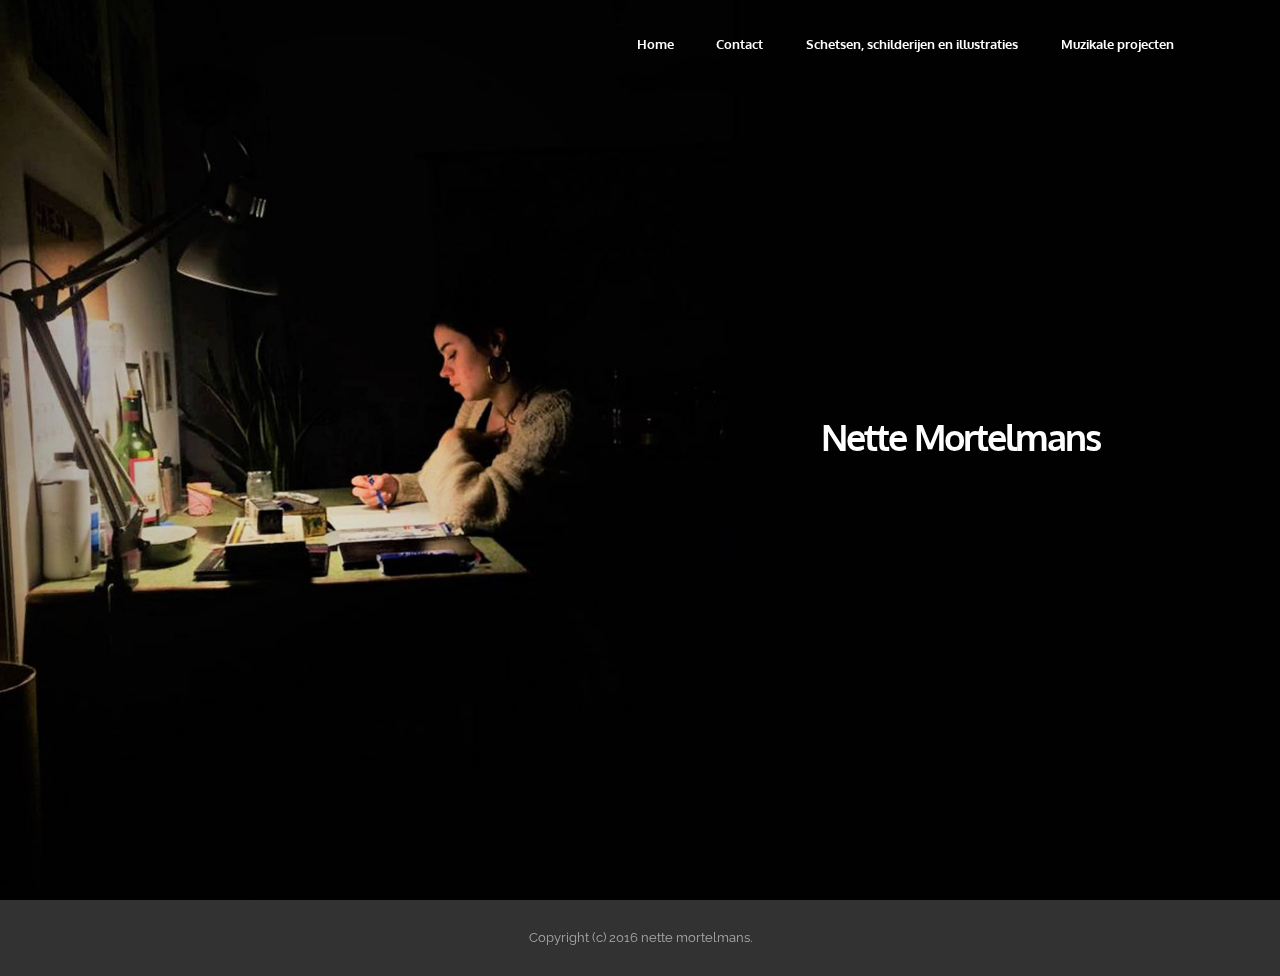
==== commit bd67244e: "16/12/16 12:05" ====
--- a/index.html
+++ b/index.html
@@ -7,25 +7,23 @@
   <meta name="generator" content="Mobirise v3.10.1, mobirise.com">
   <meta name="viewport" content="width=device-width, initial-scale=1">
   <link rel="shortcut icon" href="assets/images/logo.png" type="image/x-icon">
-  <meta name="description" content="">
-  
+  <meta name="description" content="nette mortelmans, tekeningen, illustraties, schilderijen, l'escaut blues, splanky rhythm, muziek, luca-school of arts, 2016">
+  <title>Nette Mortelmans</title>
   <link rel="stylesheet" href="https://fonts.googleapis.com/css?family=Lora:400,700,400italic,700italic&amp;subset=latin">
   <link rel="stylesheet" href="https://fonts.googleapis.com/css?family=Montserrat:400,700">
   <link rel="stylesheet" href="https://fonts.googleapis.com/css?family=Raleway:100,100i,200,200i,300,300i,400,400i,500,500i,600,600i,700,700i,800,800i,900,900i">
   <link rel="stylesheet" href="assets/bootstrap-material-design-font/css/material.css">
-  <link rel="stylesheet" href="assets/et-line-font-plugin/style.css">
   <link rel="stylesheet" href="assets/tether/tether.min.css">
   <link rel="stylesheet" href="assets/bootstrap/css/bootstrap.min.css">
   <link rel="stylesheet" href="assets/dropdown/css/style.css">
   <link rel="stylesheet" href="assets/theme/css/style.css">
-  <link rel="stylesheet" href="assets/mobirise-gallery/style.css">
   <link rel="stylesheet" href="assets/mobirise/css/mbr-additional.css" type="text/css">
   
   
   
 </head>
 <body>
-<section id="menu-7">
+<section id="menu-m">
 
     <nav class="navbar navbar-dropdown bg-color transparent navbar-fixed-top">
         <div class="container">
@@ -38,7 +36,7 @@
                         <div class="hamburger-icon"></div>
                     </button>
 
-                    <ul class="nav-dropdown collapse pull-xs-right nav navbar-nav navbar-toggleable-sm" id="exCollapsingNavbar"><li class="nav-item dropdown"><a class="nav-link link" href="https://mobirise.com/">Illustraties</a></li><li class="nav-item"><a class="nav-link link" href="https://mobirise.com/">Contact</a></li></ul>
+                    <ul class="nav-dropdown collapse pull-xs-right nav navbar-nav navbar-toggleable-sm" id="exCollapsingNavbar"><li class="nav-item"><a class="nav-link link" href="https://mobirise.com/"></a></li><li class="nav-item dropdown"><a class="nav-link link" href="index.html" aria-expanded="false">Home</a></li><li class="nav-item"><a class="nav-link link" href="https://mobirise.com/" aria-expanded="false">Contact</a></li><li class="nav-item dropdown"><a class="nav-link link" href="tekeningen,schilderijenenillustraties.html" aria-expanded="false">Schetsen, schilderijen en illustraties</a></li><li class="nav-item dropdown"><a class="nav-link link" href="Muzikale projecten.html" aria-expanded="false">Muzikale projecten</a></li></ul>
                     <button hidden="" class="navbar-toggler navbar-close" type="button" data-toggle="collapse" data-target="#exCollapsingNavbar">
                         <div class="close-icon"></div>
                     </button>
@@ -51,214 +49,32 @@
 
 </section>
 
-<section class="engine"><a rel="external" href="https://mobirise.com">easy mobile web site maker software</a></section><section class="mbr-section mbr-after-navbar" id="msg-box5-4" style="background-color: rgb(255, 255, 255); padding-top: 0px; padding-bottom: 0px;">
+<section class="engine"><a rel="external" href="https://mobirise.com">best offline site creator</a></section><section class="mbr-section mbr-section-hero mbr-section-full mbr-parallax-background mbr-after-navbar" id="header1-p" style="background-image: url(assets/images/nette-2000x1414-89.jpg);">
 
     
-    <div class="container">
-        <div class="row">
-            <div class="mbr-table-md-up">
 
-              
+    <div class="mbr-table-cell">
 
-              <div class="mbr-table-cell col-md-5 text-xs-center text-md-right content-size">
-                  <h3 class="mbr-section-title display-2">Nette Mortelmans</h3>
-                  <div class="lead">
+        <div class="container">
+            <div class="row">
+                <div class="mbr-section col-md-10 col-md-offset-1 text-xs-center">
 
-                    <p>Solid color intro with an image on the right side. Also this block has no paddings.</p>
-
-                  </div>
-
-                  <div><a class="btn btn-primary" href="https://mobirise.com">MORE</a></div>
-              </div>
-
-
-              
-
-
-              <div class="mbr-table-cell mbr-left-padding-md-up mbr-valign-top col-md-7 image-size" style="width: 58%;">
-                  <div class="mbr-figure"><img src="assets/images/img040-1400x1909-92.jpg"></div>
-              </div>
-
+                    <h1 class="mbr-section-title display-1">Nette Mortelmans</h1>
+                    
+                    
+                </div>
             </div>
         </div>
     </div>
 
-</section>
+    
 
-<section class="mbr-gallery mbr-section mbr-section-nopadding mbr-slider-carousel" id="gallery3-f" data-filter="true" style="background-color: rgb(255, 255, 255); padding-top: 1.5rem; padding-bottom: 1.5rem;">
-    <!-- Filter -->
-    <div class="mbr-gallery-filter container gallery-filter-active gallery-filter__bg">
-        <ul>
-            <li class="mbr-gallery-filter-all active">All</li>
-        </ul>
-    </div>
-
-    <!-- Gallery -->
-    <div class="mbr-gallery-row container">
-        <div class=" mbr-gallery-layout-default">
-            <div>
-                <div>
-                    <div class="mbr-gallery-item mbr-gallery-item__mobirise3 mbr-gallery-item--p1" data-tags="1" data-video-url="false">
-                        <div href="#lb-gallery3-f" data-slide-to="0" data-toggle="modal">
-                            
-                            
-
-                            <img alt="" src="assets/images/img034-2000x2685-26-2000x2685-33.jpg">
-                            
-                            <span class="icon-focus"></span>
-                            <span class="mbr-gallery-title">Type caption here</span>
-                        </div>
-                    </div><div class="mbr-gallery-item mbr-gallery-item__mobirise3 mbr-gallery-item--p1" data-tags="Responsive" data-video-url="false">
-                        <div href="#lb-gallery3-f" data-slide-to="1" data-toggle="modal">
-                            
-                            
-
-                            <img alt="" src="assets/images/img035-2000x2366-3-2000x2366-2.jpg">
-                            
-                            <span class="icon-focus"></span>
-                            <span class="mbr-gallery-title">Type caption here</span>
-                        </div>
-                    </div><div class="mbr-gallery-item mbr-gallery-item__mobirise3 mbr-gallery-item--p1" data-tags="Creative" data-video-url="false">
-                        <div href="#lb-gallery3-f" data-slide-to="2" data-toggle="modal">
-                            
-                            
-
-                            <img alt="" src="assets/images/img036-2000x2904-21-2000x2904-39.jpg">
-                            
-                            <span class="icon-focus"></span>
-                            <span class="mbr-gallery-title">Type caption here</span>
-                        </div>
-                    </div><div class="mbr-gallery-item mbr-gallery-item__mobirise3 mbr-gallery-item--p1" data-tags="Animated" data-video-url="false">
-                        <div href="#lb-gallery3-f" data-slide-to="3" data-toggle="modal">
-                            
-                            
-
-                            <img alt="" src="assets/images/img038-2000x2715-86-2000x2715-81.jpg">
-                            
-                            <span class="icon-focus"></span>
-                            <span class="mbr-gallery-title">Type caption here</span>
-                        </div>
-                    </div><div class="mbr-gallery-item mbr-gallery-item__mobirise3 mbr-gallery-item--p1" data-tags="Awesome" data-video-url="false">
-                        <div href="#lb-gallery3-f" data-slide-to="4" data-toggle="modal">
-                            
-                            
-
-                            <img alt="" src="assets/images/img039-2000x2753-86-2000x2753-41.jpg">
-                            
-                            <span class="icon-focus"></span>
-                            <span class="mbr-gallery-title">Type caption here</span>
-                        </div>
-                    </div><div class="mbr-gallery-item mbr-gallery-item__mobirise3 mbr-gallery-item--p1" data-tags="Beautiful" data-video-url="false">
-                        <div href="#lb-gallery3-f" data-slide-to="5" data-toggle="modal">
-                            
-                            
-
-                            <img alt="" src="assets/images/img040-2000x2727-70-2000x2727-88.jpg">
-                            
-                            <span class="icon-focus"></span>
-                            <span class="mbr-gallery-title">Type caption here</span>
-                        </div>
-                    </div><div class="mbr-gallery-item mbr-gallery-item__mobirise3 mbr-gallery-item--p1" data-tags="Responsive" data-video-url="false">
-                        <div href="#lb-gallery3-f" data-slide-to="6" data-toggle="modal">
-                            
-                            
-
-                            <img alt="" src="assets/images/img041-2000x2727-3-2000x2727-1.jpg">
-                            
-                            <span class="icon-focus"></span>
-                            <span class="mbr-gallery-title">Type caption here</span>
-                        </div>
-                    </div><div class="mbr-gallery-item mbr-gallery-item__mobirise3 mbr-gallery-item--p1" data-tags="Animated" data-video-url="false">
-                        <div href="#lb-gallery3-f" data-slide-to="7" data-toggle="modal">
-                            
-                            
-
-                            <img alt="" src="assets/images/img042-2000x2673-71-2000x2673-12.jpg">
-                            
-                            <span class="icon-focus"></span>
-                            <span class="mbr-gallery-title">Type caption here</span>
-                        </div>
-                    </div><div class="mbr-gallery-item mbr-gallery-item__mobirise3 mbr-gallery-item--p1" data-tags="Creative" data-video-url="false">
-                        <div href="#lb-gallery3-f" data-slide-to="8" data-toggle="modal">
-                            
-                            
-
-                            <img alt="" src="assets/images/img037-2000x2555-53-2000x2555-8.jpg">
-                            
-                            <span class="icon-focus"></span>
-                            <span class="mbr-gallery-title">Type caption here</span>
-                        </div>
-                    </div><div class="mbr-gallery-item mbr-gallery-item__mobirise3 mbr-gallery-item--p1" data-tags="1" data-video-url="false">
-                        <div href="#lb-gallery3-f" data-slide-to="9" data-toggle="modal">
-                            
-                            
-
-                            <img alt="" src="assets/images/img043-2000x2793-22-2000x2793-30.jpg">
-                            
-                            <span class="icon-focus"></span>
-                            <span class="mbr-gallery-title">Type caption here</span>
-                        </div>
-                    </div>
-                </div>
-            </div>
-            <div class="clearfix"></div>
-        </div>
-    </div>
-
-    <!-- Lightbox -->
-    <div data-app-prevent-settings="" class="mbr-slider modal fade carousel slide" tabindex="-1" data-keyboard="true" data-interval="false" id="lb-gallery3-f">
-        <div class="modal-dialog">
-            <div class="modal-content">
-                <div class="modal-body">
-                    <ol class="carousel-indicators">
-                        <li data-app-prevent-settings="" data-target="#lb-gallery3-f" class=" active" data-slide-to="0"></li><li data-app-prevent-settings="" data-target="#lb-gallery3-f" data-slide-to="1"></li><li data-app-prevent-settings="" data-target="#lb-gallery3-f" data-slide-to="2"></li><li data-app-prevent-settings="" data-target="#lb-gallery3-f" data-slide-to="3"></li><li data-app-prevent-settings="" data-target="#lb-gallery3-f" data-slide-to="4"></li><li data-app-prevent-settings="" data-target="#lb-gallery3-f" data-slide-to="5"></li><li data-app-prevent-settings="" data-target="#lb-gallery3-f" data-slide-to="6"></li><li data-app-prevent-settings="" data-target="#lb-gallery3-f" data-slide-to="7"></li><li data-app-prevent-settings="" data-target="#lb-gallery3-f" data-slide-to="8"></li><li data-app-prevent-settings="" data-target="#lb-gallery3-f" data-slide-to="9"></li>
-                    </ol>
-                    <div class="carousel-inner">
-                        <div class="carousel-item active">
-                            <img alt="" src="assets/images/img034-2000x2685-26.jpg">
-                        </div><div class="carousel-item">
-                            <img alt="" src="assets/images/img035-2000x2366-3.jpg">
-                        </div><div class="carousel-item">
-                            <img alt="" src="assets/images/img036-2000x2904-21.jpg">
-                        </div><div class="carousel-item">
-                            <img alt="" src="assets/images/img038-2000x2715-86.jpg">
-                        </div><div class="carousel-item">
-                            <img alt="" src="assets/images/img039-2000x2753-86.jpg">
-                        </div><div class="carousel-item">
-                            <img alt="" src="assets/images/img040-2000x2727-70.jpg">
-                        </div><div class="carousel-item">
-                            <img alt="" src="assets/images/img041-2000x2727-3.jpg">
-                        </div><div class="carousel-item">
-                            <img alt="" src="assets/images/img042-2000x2673-71.jpg">
-                        </div><div class="carousel-item">
-                            <img alt="" src="assets/images/img037-2000x2555-53.jpg">
-                        </div><div class="carousel-item">
-                            <img alt="" src="assets/images/img043-2000x2793-22.jpg">
-                        </div>
-                    </div>
-                    <a class="left carousel-control" role="button" data-slide="prev" href="#lb-gallery3-f">
-                        <span class="icon-prev" aria-hidden="true"></span>
-                        <span class="sr-only">Previous</span>
-                    </a>
-                    <a class="right carousel-control" role="button" data-slide="next" href="#lb-gallery3-f">
-                        <span class="icon-next" aria-hidden="true"></span>
-                        <span class="sr-only">Next</span>
-                    </a>
-
-                    <a class="close" href="#" role="button" data-dismiss="modal">
-                        <span aria-hidden="true">×</span>
-                        <span class="sr-only">Close</span>
-                    </a>
-                </div>
-            </div>
-        </div>
-    </div>
 </section>
 
 <footer class="mbr-small-footer mbr-section mbr-section-nopadding" id="footer1-2" style="background-color: rgb(50, 50, 50); padding-top: 1.75rem; padding-bottom: 1.75rem;">
     
     <div class="container">
-        <p class="text-xs-center">Copyright (c) 2016 Mobirise.</p>
+        <p class="text-xs-center">Copyright (c) 2016 nette mortelmans.</p>
     </div>
 </footer>
 
@@ -269,12 +85,8 @@
   <script src="assets/smooth-scroll/SmoothScroll.js"></script>
   <script src="assets/dropdown/js/script.min.js"></script>
   <script src="assets/touchSwipe/jquery.touchSwipe.min.js"></script>
-  <script src="assets/masonry/masonry.pkgd.min.js"></script>
-  <script src="assets/imagesloaded/imagesloaded.pkgd.min.js"></script>
-  <script src="assets/bootstrap-carousel-swipe/bootstrap-carousel-swipe.js"></script>
+  <script src="assets/jarallax/jarallax.js"></script>
   <script src="assets/theme/js/script.js"></script>
-  <script src="assets/mobirise-gallery/player.min.js"></script>
-  <script src="assets/mobirise-gallery/script.js"></script>
   
   
  <div id="scrollToTop" class="scrollToTop mbr-arrow-up"><a style="text-align: center;"><i class="mbr-arrow-up-icon"></i></a></div>
--- a/assets/mobirise/css/mbr-additional.css
+++ b/assets/mobirise/css/mbr-additional.css
@@ -1,6 +1,8 @@
+@import url(https://fonts.googleapis.com/css?family=Oxygen:400,300,700);
 @import url(https://fonts.googleapis.com/css?family=Montserrat:400,700);
 @import url(https://fonts.googleapis.com/css?family=Lora:400,700);
 @import url(https://fonts.googleapis.com/css?family=Raleway:400,300,700);
+
 
 
 
@@ -409,70 +411,205 @@
 .mbr-gallery-filter li:hover {
   color: #000000;
 }
-#msg-box5-4 H3 {
-  font-family: 'Montserrat', sans-serif;
-}
-#menu-7 .hide-buttons .nav-btn {
+#menu-m .hide-buttons .nav-btn {
   display: none !important;
 }
-#menu-7 .navbar-caption {
-  color: #ffffff;
-}
-#menu-7 .navbar-toggler {
-  color: #ffffff;
-}
-#menu-7 .close-icon::before,
-#menu-7 .close-icon::after {
+#menu-m .navbar-caption {
+  color: #ffffff;
+}
+#menu-m .navbar-toggler {
+  color: #ffffff;
+}
+#menu-m .close-icon::before,
+#menu-m .close-icon::after {
   background-color: #ffffff;
 }
-#menu-7 .link,
-#menu-7 .dropdown-item {
-  color: #ffffff;
-}
-#menu-7 .link {
-  font-size: 1.25rem;
-}
-#menu-7 .dropdown-item,
-#menu-7 .nav-dropdown-sm .link {
-  font-size: 1.354rem;
-}
-#menu-7 .link:hover,
-#menu-7 .dropdown-item:hover,
-#menu-7 .link:focus,
-#menu-7 .dropdown-item:focus {
-  color: #000000;
-}
-#menu-7 .link[aria-expanded="true"],
-#menu-7 .dropdown-menu {
-  background: #000000;
-}
-#menu-7 .nav-dropdown-sm .link:focus,
-#menu-7 .nav-dropdown-sm .link:hover,
-#menu-7 .nav-dropdown-sm .dropdown-item:focus,
-#menu-7 .nav-dropdown-sm .dropdown-item:hover {
+#menu-m .link,
+#menu-m .dropdown-item {
+  color: #ffffff;
+  font-family: 'Oxygen', sans-serif;
+}
+#menu-m .link {
+  font-size: 0.8rem;
+}
+#menu-m .dropdown-item,
+#menu-m .nav-dropdown-sm .link {
+  font-size: 0.866rem;
+}
+#menu-m .link:hover,
+#menu-m .dropdown-item:hover,
+#menu-m .link:focus,
+#menu-m .dropdown-item:focus {
+  color: #000000;
+}
+#menu-m .link[aria-expanded="true"],
+#menu-m .dropdown-menu {
+  background: #000000;
+}
+#menu-m .nav-dropdown-sm .link:focus,
+#menu-m .nav-dropdown-sm .link:hover,
+#menu-m .nav-dropdown-sm .dropdown-item:focus,
+#menu-m .nav-dropdown-sm .dropdown-item:hover {
   background: #000000!important;
 }
-#menu-7 .navbar,
-#menu-7 .nav-dropdown-sm,
-#menu-7 .nav-dropdown-sm .link[aria-expanded="true"],
-#menu-7 .nav-dropdown-sm .dropdown-menu {
-  background: #000000;
-}
-#menu-7 .bg-color.transparent .link {
+#menu-m .navbar,
+#menu-m .nav-dropdown-sm,
+#menu-m .nav-dropdown-sm .link[aria-expanded="true"],
+#menu-m .nav-dropdown-sm .dropdown-menu {
+  background: #000000;
+}
+#menu-m .bg-color.transparent .link {
   color: #ffffff;
   transition: none;
 }
-#menu-7 .bg-color.transparent.opened .link {
+#menu-m .bg-color.transparent.opened .link {
   transition: color 0.2s ease-in-out;
 }
-#menu-7 .bg-color.transparent.opened .link:hover,
-#menu-7 .bg-color.transparent.opened .link:focus {
-  color: #000000;
-}
-#menu-7 .link[aria-expanded="true"],
-#menu-7 .dropdown-item[aria-expanded="true"] {
+#menu-m .bg-color.transparent.opened .link:hover,
+#menu-m .bg-color.transparent.opened .link:focus {
+  color: #000000;
+}
+#menu-m .link[aria-expanded="true"],
+#menu-m .dropdown-item[aria-expanded="true"] {
   color: #000000!important;
 }
-#gallery3-f LI {
-  color: #000000;
-}
+#header1-p .mbr-section-title {
+  text-align: right;
+  font-size: 36px;
+  font-family: 'Oxygen', sans-serif;
+}
+
+#menu-v .hide-buttons .nav-btn {
+  display: none !important;
+}
+#menu-v .navbar-caption {
+  color: #ffffff;
+}
+#menu-v .navbar-toggler {
+  color: #ffffff;
+}
+#menu-v .close-icon::before,
+#menu-v .close-icon::after {
+  background-color: #ffffff;
+}
+#menu-v .link,
+#menu-v .dropdown-item {
+  color: #ffffff;
+  font-family: 'Oxygen', sans-serif;
+}
+#menu-v .link {
+  font-size: 0.8rem;
+}
+#menu-v .dropdown-item,
+#menu-v .nav-dropdown-sm .link {
+  font-size: 0.866rem;
+}
+#menu-v .link:hover,
+#menu-v .dropdown-item:hover,
+#menu-v .link:focus,
+#menu-v .dropdown-item:focus {
+  color: #000000;
+}
+#menu-v .link[aria-expanded="true"],
+#menu-v .dropdown-menu {
+  background: #000000;
+}
+#menu-v .nav-dropdown-sm .link:focus,
+#menu-v .nav-dropdown-sm .link:hover,
+#menu-v .nav-dropdown-sm .dropdown-item:focus,
+#menu-v .nav-dropdown-sm .dropdown-item:hover {
+  background: #000000!important;
+}
+#menu-v .navbar,
+#menu-v .nav-dropdown-sm,
+#menu-v .nav-dropdown-sm .link[aria-expanded="true"],
+#menu-v .nav-dropdown-sm .dropdown-menu {
+  background: #000000;
+}
+#menu-v .bg-color.transparent .link {
+  color: #ffffff;
+  transition: none;
+}
+#menu-v .bg-color.transparent.opened .link {
+  transition: color 0.2s ease-in-out;
+}
+#menu-v .bg-color.transparent.opened .link:hover,
+#menu-v .bg-color.transparent.opened .link:focus {
+  color: #000000;
+}
+#menu-v .link[aria-expanded="true"],
+#menu-v .dropdown-item[aria-expanded="true"] {
+  color: #000000!important;
+}
+#features3-x SPAN {
+  color: #ffffff;
+}
+#features3-x P {
+  color: #ffffff;
+}
+#features3-x H4 {
+  color: #ffffff;
+}
+
+#menu-s .hide-buttons .nav-btn {
+  display: none !important;
+}
+#menu-s .navbar-caption {
+  color: #ffffff;
+}
+#menu-s .navbar-toggler {
+  color: #ffffff;
+}
+#menu-s .close-icon::before,
+#menu-s .close-icon::after {
+  background-color: #ffffff;
+}
+#menu-s .link,
+#menu-s .dropdown-item {
+  color: #ffffff;
+  font-family: 'Oxygen', sans-serif;
+}
+#menu-s .link {
+  font-size: 0.8rem;
+}
+#menu-s .dropdown-item,
+#menu-s .nav-dropdown-sm .link {
+  font-size: 0.866rem;
+}
+#menu-s .link:hover,
+#menu-s .dropdown-item:hover,
+#menu-s .link:focus,
+#menu-s .dropdown-item:focus {
+  color: #000000;
+}
+#menu-s .link[aria-expanded="true"],
+#menu-s .dropdown-menu {
+  background: #000000;
+}
+#menu-s .nav-dropdown-sm .link:focus,
+#menu-s .nav-dropdown-sm .link:hover,
+#menu-s .nav-dropdown-sm .dropdown-item:focus,
+#menu-s .nav-dropdown-sm .dropdown-item:hover {
+  background: #000000!important;
+}
+#menu-s .navbar,
+#menu-s .nav-dropdown-sm,
+#menu-s .nav-dropdown-sm .link[aria-expanded="true"],
+#menu-s .nav-dropdown-sm .dropdown-menu {
+  background: #000000;
+}
+#menu-s .bg-color.transparent .link {
+  color: #ffffff;
+  transition: none;
+}
+#menu-s .bg-color.transparent.opened .link {
+  transition: color 0.2s ease-in-out;
+}
+#menu-s .bg-color.transparent.opened .link:hover,
+#menu-s .bg-color.transparent.opened .link:focus {
+  color: #000000;
+}
+#menu-s .link[aria-expanded="true"],
+#menu-s .dropdown-item[aria-expanded="true"] {
+  color: #000000!important;
+}
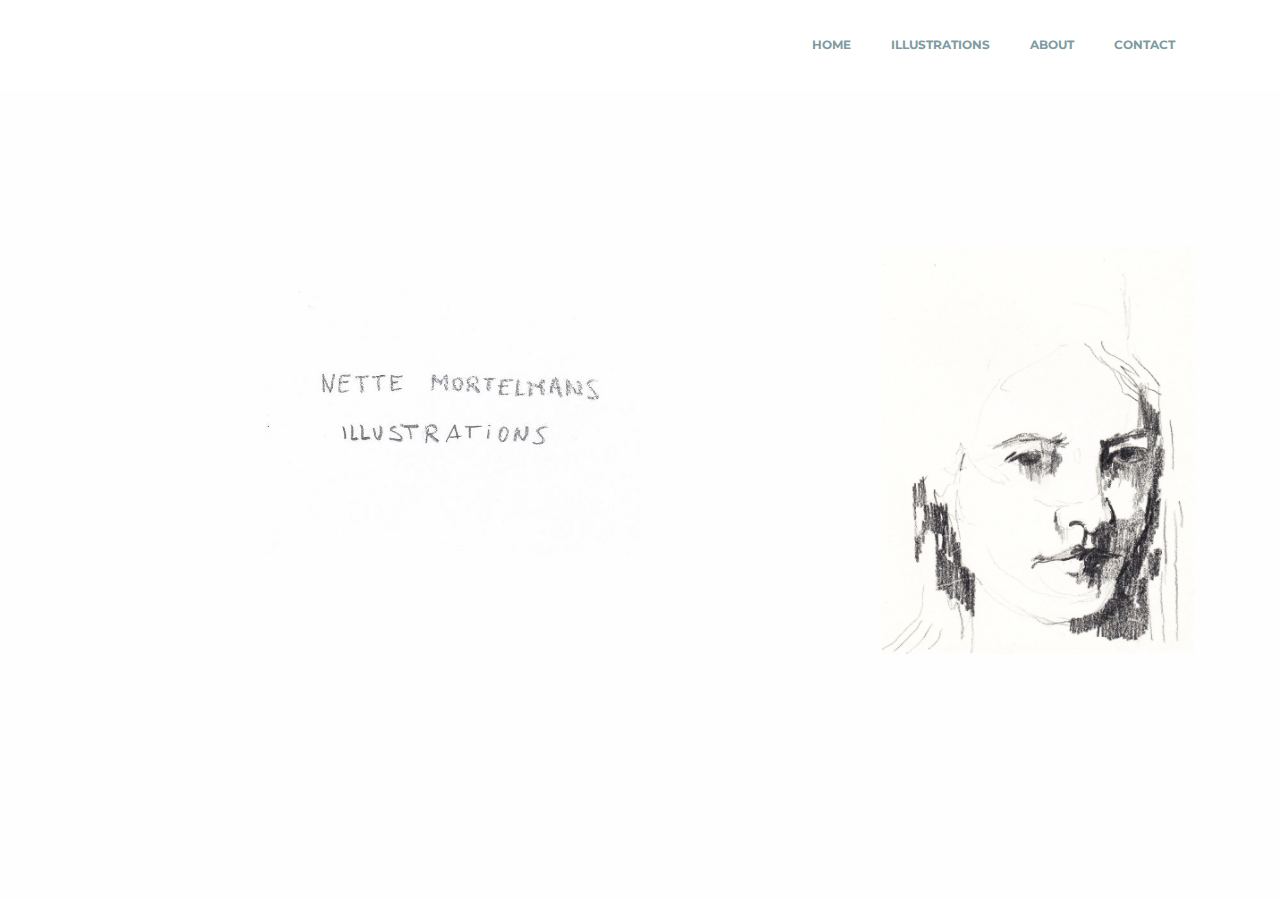
==== commit 0857f144: "11:21 12-5" ====
--- a/index.html
+++ b/index.html
@@ -23,9 +23,9 @@
   
 </head>
 <body>
-<section id="menu-m">
+<section id="ext_menu-12">
 
-    <nav class="navbar navbar-dropdown bg-color transparent navbar-fixed-top">
+    <nav class="navbar navbar-dropdown navbar-fixed-top">
         <div class="container">
 
             <div class="mbr-table">
@@ -36,7 +36,7 @@
                         <div class="hamburger-icon"></div>
                     </button>
 
-                    <ul class="nav-dropdown collapse pull-xs-right nav navbar-nav navbar-toggleable-sm" id="exCollapsingNavbar"><li class="nav-item"><a class="nav-link link" href="https://mobirise.com/"></a></li><li class="nav-item dropdown"><a class="nav-link link" href="index.html" aria-expanded="false">Home</a></li><li class="nav-item"><a class="nav-link link" href="https://mobirise.com/" aria-expanded="false">Contact</a></li><li class="nav-item dropdown"><a class="nav-link link" href="tekeningen,schilderijenenillustraties.html" aria-expanded="false">Schetsen, schilderijen en illustraties</a></li><li class="nav-item dropdown"><a class="nav-link link" href="Muzikale projecten.html" aria-expanded="false">Muzikale projecten</a></li></ul>
+                    <ul class="nav-dropdown collapse pull-xs-right nav navbar-nav navbar-toggleable-sm" id="exCollapsingNavbar"><li class="nav-item"><a class="nav-link link" href="index.html">HOME</a></li><li class="nav-item"><a class="nav-link link" href="page1.html">ILLUSTRATIONS</a></li><li class="nav-item"><a class="nav-link link" href="page2.html">ABOUT</a></li><li class="nav-item"><a class="nav-link link" href="page3.html">CONTACT</a></li></ul>
                     <button hidden="" class="navbar-toggler navbar-close" type="button" data-toggle="collapse" data-target="#exCollapsingNavbar">
                         <div class="close-icon"></div>
                     </button>
@@ -49,21 +49,39 @@
 
 </section>
 
-<section class="engine"><a rel="external" href="https://mobirise.com">best offline site creator</a></section><section class="mbr-section mbr-section-hero mbr-section-full mbr-parallax-background mbr-after-navbar" id="header1-p" style="background-image: url(assets/images/nette-2000x1414-89.jpg);">
+<section class="engine"><a rel="external" href="https://mobirise.com">easy web page creator software download</a></section><section class="mbr-section mbr-section-hero mbr-section-full header2 mbr-parallax-background mbr-after-navbar" id="header2-11" style="background-image: url(assets/images/naam-6-2000x1414-37.jpg);">
 
     
 
-    <div class="mbr-table-cell">
+    <div class="mbr-table mbr-table-full">
+        <div class="mbr-table-cell">
 
-        <div class="container">
-            <div class="row">
-                <div class="mbr-section col-md-10 col-md-offset-1 text-xs-center">
+            <div class="container">
+                <div class="mbr-section row">
+                    <div class="mbr-table-md-up">
+                        
+                        
+                        
 
-                    <h1 class="mbr-section-title display-1">Nette Mortelmans</h1>
-                    
-                    
+                        <div class="mbr-table-cell col-md-5 content-size text-xs-center text-md-right">
+
+                            
+
+                            <div class="mbr-section-text lead">
+                                
+                            </div>
+
+                            
+
+                        </div>
+                        <div class="mbr-table-cell mbr-valign-top mbr-left-padding-md-up col-md-7 image-size" style="width: 34%;">
+                            <div class="mbr-figure"><img src="assets/images/zelfportret-1400x1824-93.jpg"></div>
+                        </div>
+
+                    </div>
                 </div>
             </div>
+
         </div>
     </div>
 
@@ -71,21 +89,14 @@
 
 </section>
 
-<footer class="mbr-small-footer mbr-section mbr-section-nopadding" id="footer1-2" style="background-color: rgb(50, 50, 50); padding-top: 1.75rem; padding-bottom: 1.75rem;">
-    
-    <div class="container">
-        <p class="text-xs-center">Copyright (c) 2016 nette mortelmans.</p>
-    </div>
-</footer>
-
 
   <script src="assets/web/assets/jquery/jquery.min.js"></script>
   <script src="assets/tether/tether.min.js"></script>
   <script src="assets/bootstrap/js/bootstrap.min.js"></script>
   <script src="assets/smooth-scroll/SmoothScroll.js"></script>
+  <script src="assets/jarallax/jarallax.js"></script>
   <script src="assets/dropdown/js/script.min.js"></script>
   <script src="assets/touchSwipe/jquery.touchSwipe.min.js"></script>
-  <script src="assets/jarallax/jarallax.js"></script>
   <script src="assets/theme/js/script.js"></script>
   
   
--- a/assets/mobirise/css/mbr-additional.css
+++ b/assets/mobirise/css/mbr-additional.css
@@ -1,8 +1,7 @@
-@import url(https://fonts.googleapis.com/css?family=Oxygen:400,300,700);
+@import url(https://fonts.googleapis.com/css?family=Open+Sans:400,300,700);
 @import url(https://fonts.googleapis.com/css?family=Montserrat:400,700);
 @import url(https://fonts.googleapis.com/css?family=Lora:400,700);
 @import url(https://fonts.googleapis.com/css?family=Raleway:400,300,700);
-
 
 
 
@@ -411,205 +410,296 @@
 .mbr-gallery-filter li:hover {
   color: #000000;
 }
-#menu-m .hide-buttons .nav-btn {
+#ext_menu-12 .hide-buttons .nav-btn {
   display: none !important;
 }
-#menu-m .navbar-caption {
-  color: #ffffff;
-}
-#menu-m .navbar-toggler {
-  color: #ffffff;
-}
-#menu-m .close-icon::before,
-#menu-m .close-icon::after {
-  background-color: #ffffff;
-}
-#menu-m .link,
-#menu-m .dropdown-item {
-  color: #ffffff;
-  font-family: 'Oxygen', sans-serif;
-}
-#menu-m .link {
-  font-size: 0.8rem;
-}
-#menu-m .dropdown-item,
-#menu-m .nav-dropdown-sm .link {
-  font-size: 0.866rem;
-}
-#menu-m .link:hover,
-#menu-m .dropdown-item:hover,
-#menu-m .link:focus,
-#menu-m .dropdown-item:focus {
-  color: #000000;
-}
-#menu-m .link[aria-expanded="true"],
-#menu-m .dropdown-menu {
-  background: #000000;
-}
-#menu-m .nav-dropdown-sm .link:focus,
-#menu-m .nav-dropdown-sm .link:hover,
-#menu-m .nav-dropdown-sm .dropdown-item:focus,
-#menu-m .nav-dropdown-sm .dropdown-item:hover {
-  background: #000000!important;
-}
-#menu-m .navbar,
-#menu-m .nav-dropdown-sm,
-#menu-m .nav-dropdown-sm .link[aria-expanded="true"],
-#menu-m .nav-dropdown-sm .dropdown-menu {
-  background: #000000;
-}
-#menu-m .bg-color.transparent .link {
-  color: #ffffff;
+#ext_menu-12 .navbar-caption {
+  color: #ffffff;
+  font-family: 'Open Sans', sans-serif;
+  font-size: 13px;
+}
+#ext_menu-12 .navbar-toggler {
+  color: #7e9b9f;
+}
+#ext_menu-12 .close-icon::before,
+#ext_menu-12 .close-icon::after {
+  background-color: #7e9b9f;
+}
+#ext_menu-12 .link,
+#ext_menu-12 .dropdown-item {
+  color: #7e9b9f;
+}
+#ext_menu-12 .link {
+  font-size: 0.75rem;
+}
+#ext_menu-12 .dropdown-item,
+#ext_menu-12 .nav-dropdown-sm .link {
+  font-size: 0.812rem;
+}
+#ext_menu-12 .link:hover,
+#ext_menu-12 .dropdown-item:hover,
+#ext_menu-12 .link:focus,
+#ext_menu-12 .dropdown-item:focus {
+  color: #000000;
+}
+#ext_menu-12 .link[aria-expanded="true"],
+#ext_menu-12 .dropdown-menu {
+  background: #e6e6e6;
+}
+#ext_menu-12 .nav-dropdown-sm .link:focus,
+#ext_menu-12 .nav-dropdown-sm .link:hover,
+#ext_menu-12 .nav-dropdown-sm .dropdown-item:focus,
+#ext_menu-12 .nav-dropdown-sm .dropdown-item:hover {
+  background: #f7f7f7!important;
+}
+#ext_menu-12 .navbar,
+#ext_menu-12 .nav-dropdown-sm,
+#ext_menu-12 .nav-dropdown-sm .link[aria-expanded="true"],
+#ext_menu-12 .nav-dropdown-sm .dropdown-menu {
+  background: #ffffff;
+}
+#ext_menu-12 .bg-color.transparent .link {
+  color: #7e9b9f;
   transition: none;
 }
-#menu-m .bg-color.transparent.opened .link {
+#ext_menu-12 .bg-color.transparent.opened .link {
   transition: color 0.2s ease-in-out;
 }
-#menu-m .bg-color.transparent.opened .link:hover,
-#menu-m .bg-color.transparent.opened .link:focus {
-  color: #000000;
-}
-#menu-m .link[aria-expanded="true"],
-#menu-m .dropdown-item[aria-expanded="true"] {
+#ext_menu-12 .bg-color.transparent.opened .link:hover,
+#ext_menu-12 .bg-color.transparent.opened .link:focus {
+  color: #000000;
+}
+#ext_menu-12 .link[aria-expanded="true"],
+#ext_menu-12 .dropdown-item[aria-expanded="true"] {
   color: #000000!important;
 }
-#header1-p .mbr-section-title {
-  text-align: right;
-  font-size: 36px;
-  font-family: 'Oxygen', sans-serif;
-}
-
-#menu-v .hide-buttons .nav-btn {
+
+
+
+
+#ext_menu-1i .hide-buttons .nav-btn {
   display: none !important;
 }
-#menu-v .navbar-caption {
-  color: #ffffff;
-}
-#menu-v .navbar-toggler {
-  color: #ffffff;
-}
-#menu-v .close-icon::before,
-#menu-v .close-icon::after {
-  background-color: #ffffff;
-}
-#menu-v .link,
-#menu-v .dropdown-item {
-  color: #ffffff;
-  font-family: 'Oxygen', sans-serif;
-}
-#menu-v .link {
-  font-size: 0.8rem;
-}
-#menu-v .dropdown-item,
-#menu-v .nav-dropdown-sm .link {
-  font-size: 0.866rem;
-}
-#menu-v .link:hover,
-#menu-v .dropdown-item:hover,
-#menu-v .link:focus,
-#menu-v .dropdown-item:focus {
-  color: #000000;
-}
-#menu-v .link[aria-expanded="true"],
-#menu-v .dropdown-menu {
-  background: #000000;
-}
-#menu-v .nav-dropdown-sm .link:focus,
-#menu-v .nav-dropdown-sm .link:hover,
-#menu-v .nav-dropdown-sm .dropdown-item:focus,
-#menu-v .nav-dropdown-sm .dropdown-item:hover {
-  background: #000000!important;
-}
-#menu-v .navbar,
-#menu-v .nav-dropdown-sm,
-#menu-v .nav-dropdown-sm .link[aria-expanded="true"],
-#menu-v .nav-dropdown-sm .dropdown-menu {
-  background: #000000;
-}
-#menu-v .bg-color.transparent .link {
-  color: #ffffff;
+#ext_menu-1i .navbar-caption {
+  color: #ffffff;
+  font-family: 'Open Sans', sans-serif;
+  font-size: 13px;
+}
+#ext_menu-1i .navbar-toggler {
+  color: #7e9b9f;
+}
+#ext_menu-1i .close-icon::before,
+#ext_menu-1i .close-icon::after {
+  background-color: #7e9b9f;
+}
+#ext_menu-1i .link,
+#ext_menu-1i .dropdown-item {
+  color: #7e9b9f;
+}
+#ext_menu-1i .link {
+  font-size: 0.75rem;
+}
+#ext_menu-1i .dropdown-item,
+#ext_menu-1i .nav-dropdown-sm .link {
+  font-size: 0.812rem;
+}
+#ext_menu-1i .link:hover,
+#ext_menu-1i .dropdown-item:hover,
+#ext_menu-1i .link:focus,
+#ext_menu-1i .dropdown-item:focus {
+  color: #000000;
+}
+#ext_menu-1i .link[aria-expanded="true"],
+#ext_menu-1i .dropdown-menu {
+  background: #e6e6e6;
+}
+#ext_menu-1i .nav-dropdown-sm .link:focus,
+#ext_menu-1i .nav-dropdown-sm .link:hover,
+#ext_menu-1i .nav-dropdown-sm .dropdown-item:focus,
+#ext_menu-1i .nav-dropdown-sm .dropdown-item:hover {
+  background: #f7f7f7!important;
+}
+#ext_menu-1i .navbar,
+#ext_menu-1i .nav-dropdown-sm,
+#ext_menu-1i .nav-dropdown-sm .link[aria-expanded="true"],
+#ext_menu-1i .nav-dropdown-sm .dropdown-menu {
+  background: #ffffff;
+}
+#ext_menu-1i .bg-color.transparent .link {
+  color: #7e9b9f;
   transition: none;
 }
-#menu-v .bg-color.transparent.opened .link {
+#ext_menu-1i .bg-color.transparent.opened .link {
   transition: color 0.2s ease-in-out;
 }
-#menu-v .bg-color.transparent.opened .link:hover,
-#menu-v .bg-color.transparent.opened .link:focus {
-  color: #000000;
-}
-#menu-v .link[aria-expanded="true"],
-#menu-v .dropdown-item[aria-expanded="true"] {
+#ext_menu-1i .bg-color.transparent.opened .link:hover,
+#ext_menu-1i .bg-color.transparent.opened .link:focus {
+  color: #000000;
+}
+#ext_menu-1i .link[aria-expanded="true"],
+#ext_menu-1i .dropdown-item[aria-expanded="true"] {
   color: #000000!important;
 }
-#features3-x SPAN {
-  color: #ffffff;
-}
-#features3-x P {
-  color: #ffffff;
-}
-#features3-x H4 {
-  color: #ffffff;
-}
-
-#menu-s .hide-buttons .nav-btn {
+#content1-1j DIV {
+  text-align: center;
+}
+#content1-1j UL {
+  text-align: left;
+}
+#content1-1j P {
+  text-align: left;
+  color: #7e9b9f;
+  font-family: 'Open Sans', sans-serif;
+}
+#content1-1m DIV {
+  color: #7e9b9f;
+  font-family: 'Open Sans', sans-serif;
+}
+#content1-1o P {
+  color: #7e9b9f;
+  font-family: 'Open Sans', sans-serif;
+}
+
+
+#ext_menu-1l .hide-buttons .nav-btn {
   display: none !important;
 }
-#menu-s .navbar-caption {
-  color: #ffffff;
-}
-#menu-s .navbar-toggler {
-  color: #ffffff;
-}
-#menu-s .close-icon::before,
-#menu-s .close-icon::after {
-  background-color: #ffffff;
-}
-#menu-s .link,
-#menu-s .dropdown-item {
-  color: #ffffff;
-  font-family: 'Oxygen', sans-serif;
-}
-#menu-s .link {
-  font-size: 0.8rem;
-}
-#menu-s .dropdown-item,
-#menu-s .nav-dropdown-sm .link {
-  font-size: 0.866rem;
-}
-#menu-s .link:hover,
-#menu-s .dropdown-item:hover,
-#menu-s .link:focus,
-#menu-s .dropdown-item:focus {
-  color: #000000;
-}
-#menu-s .link[aria-expanded="true"],
-#menu-s .dropdown-menu {
-  background: #000000;
-}
-#menu-s .nav-dropdown-sm .link:focus,
-#menu-s .nav-dropdown-sm .link:hover,
-#menu-s .nav-dropdown-sm .dropdown-item:focus,
-#menu-s .nav-dropdown-sm .dropdown-item:hover {
-  background: #000000!important;
-}
-#menu-s .navbar,
-#menu-s .nav-dropdown-sm,
-#menu-s .nav-dropdown-sm .link[aria-expanded="true"],
-#menu-s .nav-dropdown-sm .dropdown-menu {
-  background: #000000;
-}
-#menu-s .bg-color.transparent .link {
-  color: #ffffff;
+#ext_menu-1l .navbar-caption {
+  color: #ffffff;
+  font-family: 'Open Sans', sans-serif;
+  font-size: 13px;
+}
+#ext_menu-1l .navbar-toggler {
+  color: #7e9b9f;
+}
+#ext_menu-1l .close-icon::before,
+#ext_menu-1l .close-icon::after {
+  background-color: #7e9b9f;
+}
+#ext_menu-1l .link,
+#ext_menu-1l .dropdown-item {
+  color: #7e9b9f;
+}
+#ext_menu-1l .link {
+  font-size: 0.75rem;
+}
+#ext_menu-1l .dropdown-item,
+#ext_menu-1l .nav-dropdown-sm .link {
+  font-size: 0.812rem;
+}
+#ext_menu-1l .link:hover,
+#ext_menu-1l .dropdown-item:hover,
+#ext_menu-1l .link:focus,
+#ext_menu-1l .dropdown-item:focus {
+  color: #000000;
+}
+#ext_menu-1l .link[aria-expanded="true"],
+#ext_menu-1l .dropdown-menu {
+  background: #e6e6e6;
+}
+#ext_menu-1l .nav-dropdown-sm .link:focus,
+#ext_menu-1l .nav-dropdown-sm .link:hover,
+#ext_menu-1l .nav-dropdown-sm .dropdown-item:focus,
+#ext_menu-1l .nav-dropdown-sm .dropdown-item:hover {
+  background: #f7f7f7!important;
+}
+#ext_menu-1l .navbar,
+#ext_menu-1l .nav-dropdown-sm,
+#ext_menu-1l .nav-dropdown-sm .link[aria-expanded="true"],
+#ext_menu-1l .nav-dropdown-sm .dropdown-menu {
+  background: #ffffff;
+}
+#ext_menu-1l .bg-color.transparent .link {
+  color: #7e9b9f;
   transition: none;
 }
-#menu-s .bg-color.transparent.opened .link {
+#ext_menu-1l .bg-color.transparent.opened .link {
   transition: color 0.2s ease-in-out;
 }
-#menu-s .bg-color.transparent.opened .link:hover,
-#menu-s .bg-color.transparent.opened .link:focus {
-  color: #000000;
-}
-#menu-s .link[aria-expanded="true"],
-#menu-s .dropdown-item[aria-expanded="true"] {
+#ext_menu-1l .bg-color.transparent.opened .link:hover,
+#ext_menu-1l .bg-color.transparent.opened .link:focus {
+  color: #000000;
+}
+#ext_menu-1l .link[aria-expanded="true"],
+#ext_menu-1l .dropdown-item[aria-expanded="true"] {
   color: #000000!important;
 }
+#header2-1q .mbr-section-title {
+  font-size: 15px;
+  color: #7e9b9f;
+}
+#header2-1q .mbr-section-text {
+  color: #7e9b9f;
+  font-family: 'Open Sans', sans-serif;
+}
+
+
+#ext_menu-1r .hide-buttons .nav-btn {
+  display: none !important;
+}
+#ext_menu-1r .navbar-caption {
+  color: #ffffff;
+  font-family: 'Open Sans', sans-serif;
+  font-size: 13px;
+}
+#ext_menu-1r .navbar-toggler {
+  color: #7e9b9f;
+}
+#ext_menu-1r .close-icon::before,
+#ext_menu-1r .close-icon::after {
+  background-color: #7e9b9f;
+}
+#ext_menu-1r .link,
+#ext_menu-1r .dropdown-item {
+  color: #7e9b9f;
+}
+#ext_menu-1r .link {
+  font-size: 0.75rem;
+}
+#ext_menu-1r .dropdown-item,
+#ext_menu-1r .nav-dropdown-sm .link {
+  font-size: 0.812rem;
+}
+#ext_menu-1r .link:hover,
+#ext_menu-1r .dropdown-item:hover,
+#ext_menu-1r .link:focus,
+#ext_menu-1r .dropdown-item:focus {
+  color: #000000;
+}
+#ext_menu-1r .link[aria-expanded="true"],
+#ext_menu-1r .dropdown-menu {
+  background: #e6e6e6;
+}
+#ext_menu-1r .nav-dropdown-sm .link:focus,
+#ext_menu-1r .nav-dropdown-sm .link:hover,
+#ext_menu-1r .nav-dropdown-sm .dropdown-item:focus,
+#ext_menu-1r .nav-dropdown-sm .dropdown-item:hover {
+  background: #f7f7f7!important;
+}
+#ext_menu-1r .navbar,
+#ext_menu-1r .nav-dropdown-sm,
+#ext_menu-1r .nav-dropdown-sm .link[aria-expanded="true"],
+#ext_menu-1r .nav-dropdown-sm .dropdown-menu {
+  background: #ffffff;
+}
+#ext_menu-1r .bg-color.transparent .link {
+  color: #7e9b9f;
+  transition: none;
+}
+#ext_menu-1r .bg-color.transparent.opened .link {
+  transition: color 0.2s ease-in-out;
+}
+#ext_menu-1r .bg-color.transparent.opened .link:hover,
+#ext_menu-1r .bg-color.transparent.opened .link:focus {
+  color: #000000;
+}
+#ext_menu-1r .link[aria-expanded="true"],
+#ext_menu-1r .dropdown-item[aria-expanded="true"] {
+  color: #000000!important;
+}
+#header1-1s .mbr-section-lead {
+  font-family: 'Open Sans', sans-serif;
+}
+#header1-1s .mbr-section-lead B {
+  color: #7e9b9f;
+}
